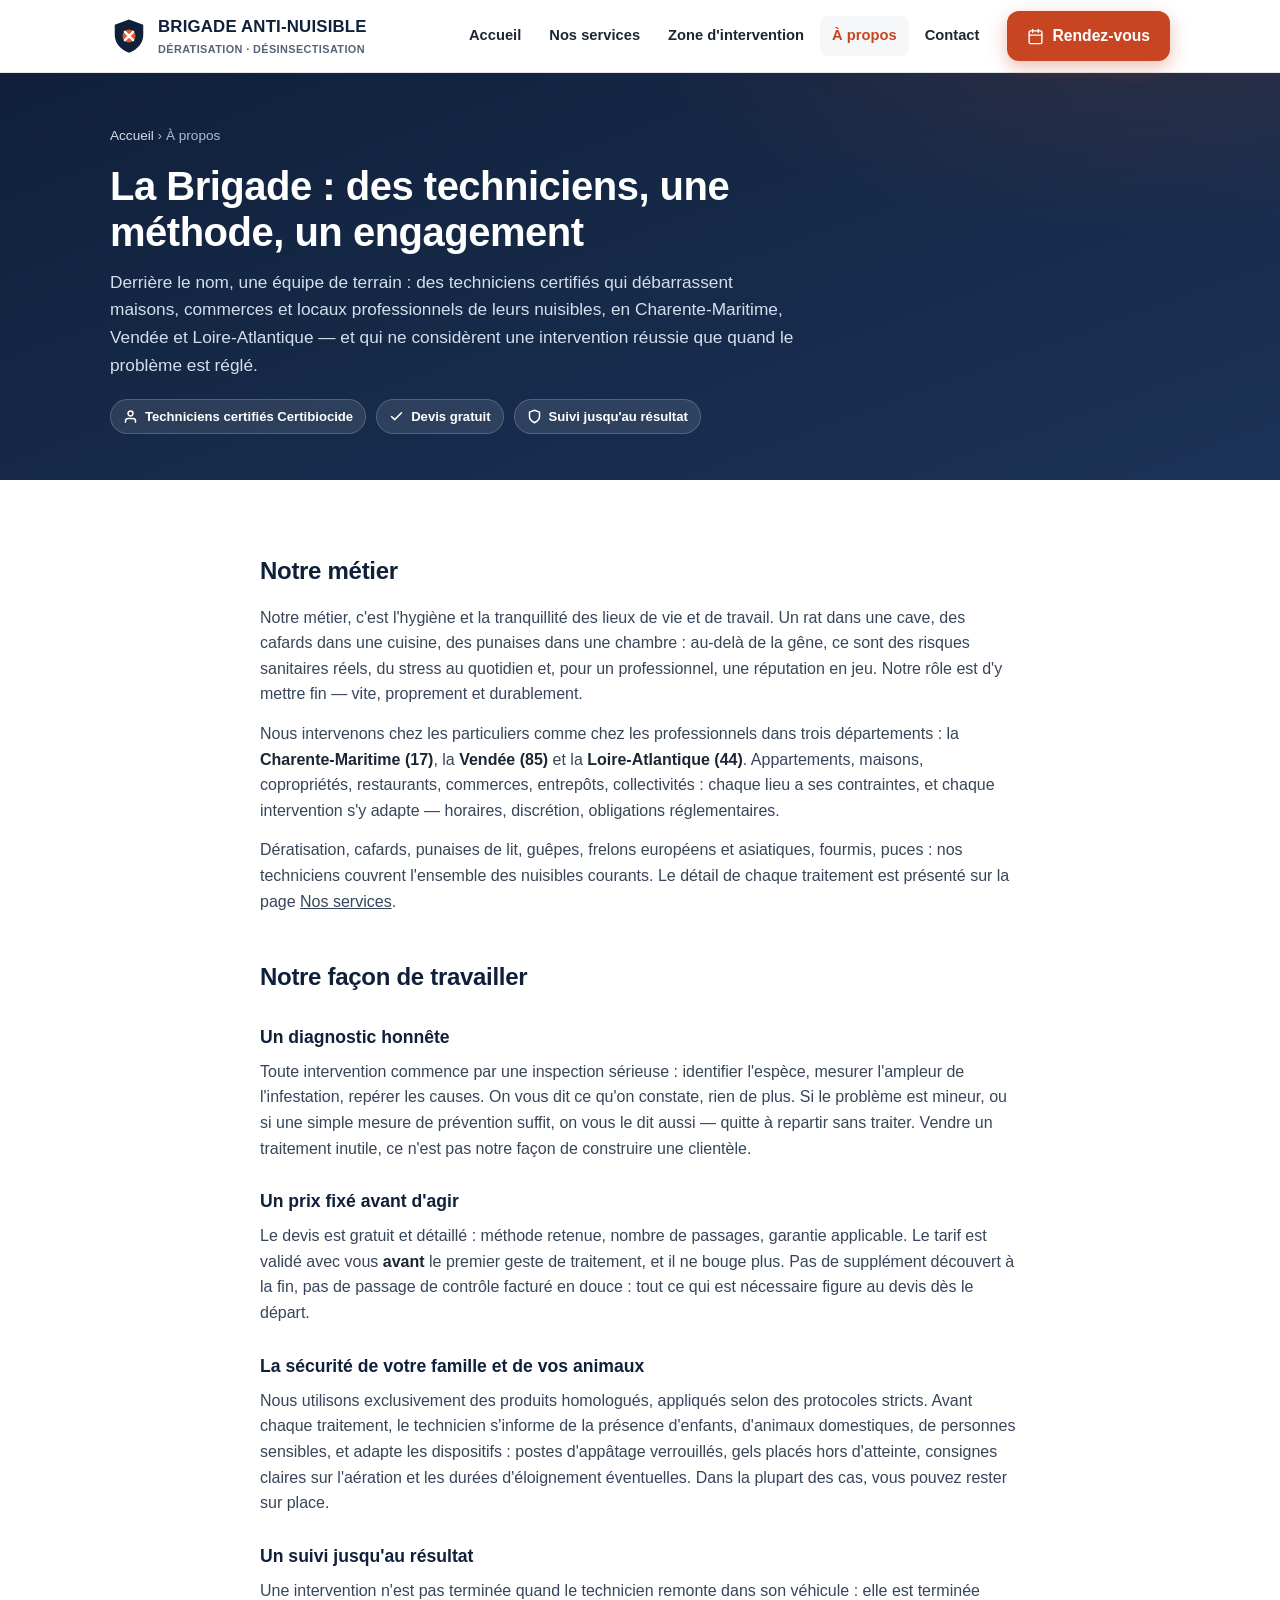
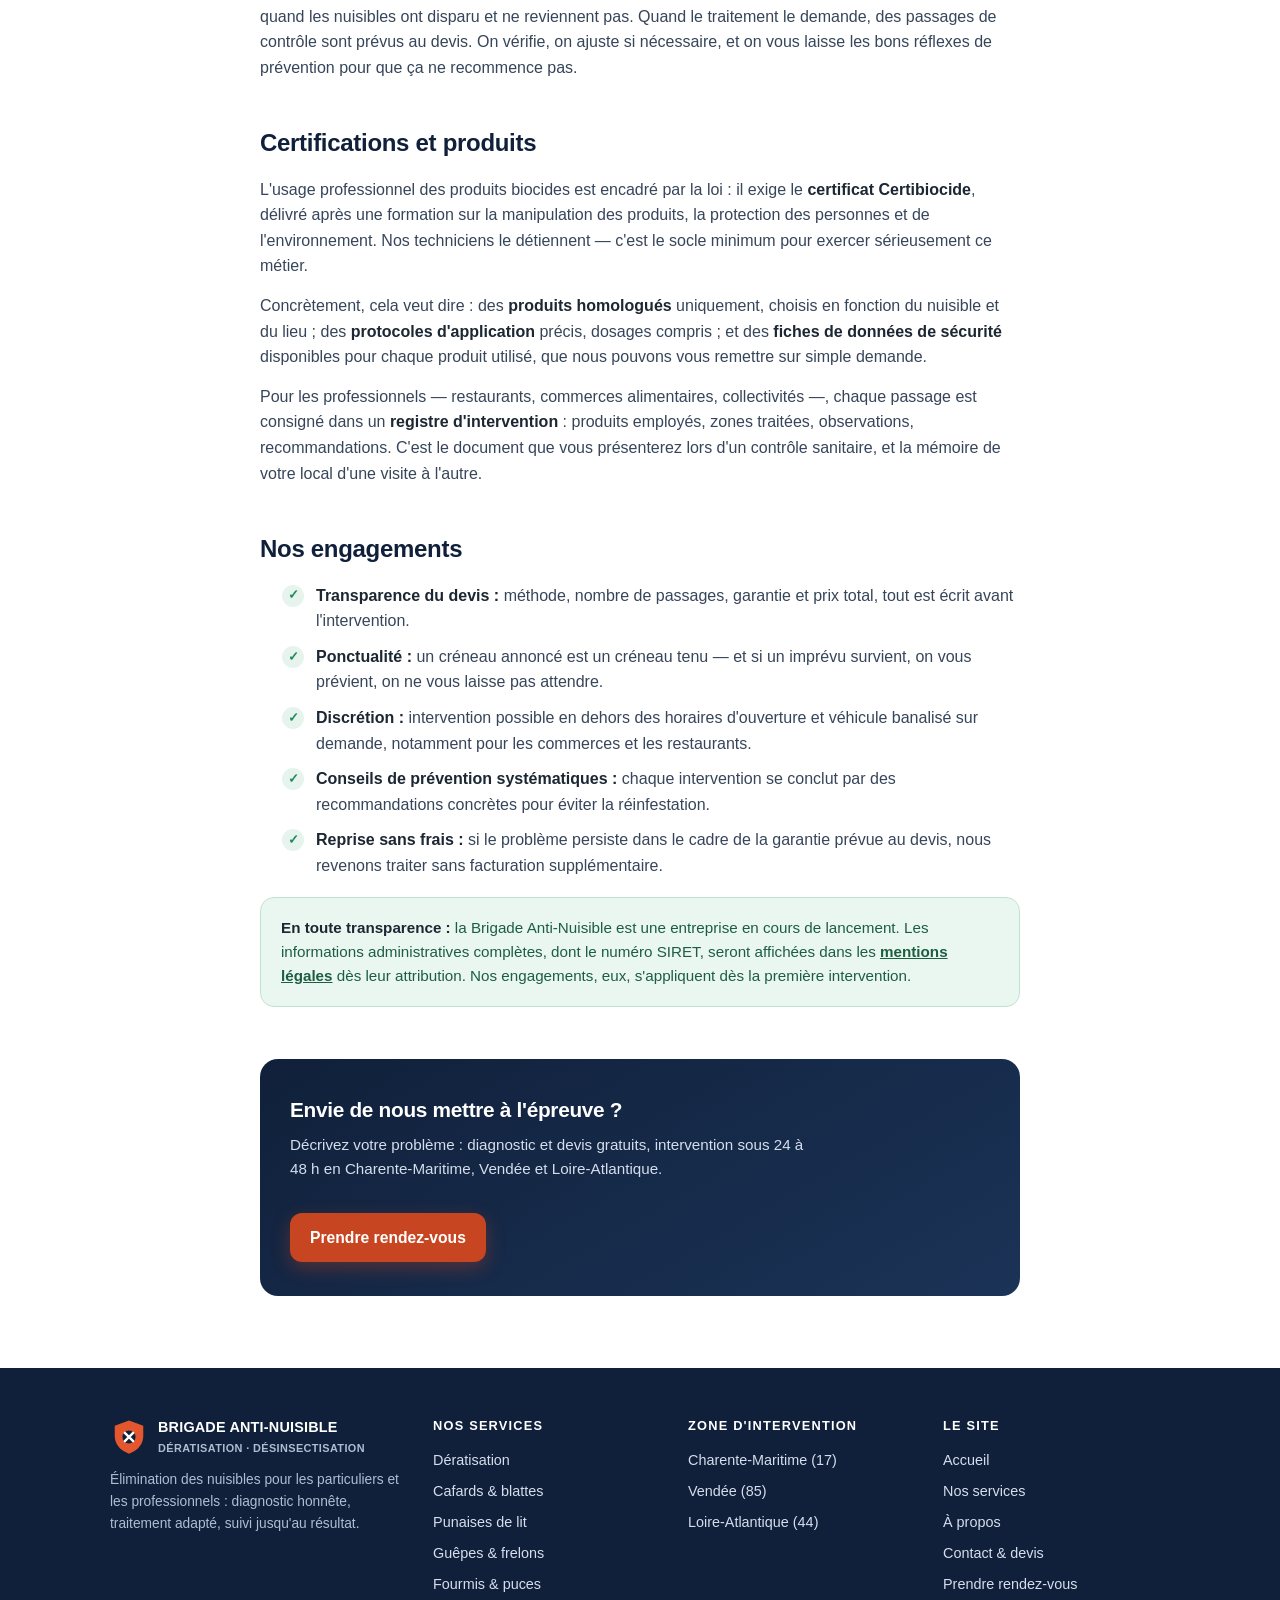
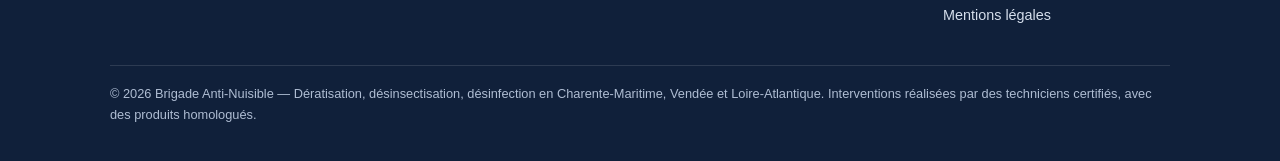
==== a-propos.html @ d176b64a "Add files via upload" ====
<!DOCTYPE html>
<html lang="fr">
<head>
<meta charset="UTF-8">
<meta name="viewport" content="width=device-width, initial-scale=1">
<meta name="theme-color" content="#10203A">
<title>À propos — qui sommes-nous ? | Brigade Anti-Nuisible</title>
<meta name="description" content="Brigade Anti-Nuisible : des techniciens certifiés Certibiocide au service de l'hygiène des lieux de vie et de travail en Charente-Maritime (17), Vendée (85) et Loire-Atlantique (44). Diagnostic honnête, prix fixé avant d'agir, suivi jusqu'au résultat.">
<meta property="og:title" content="À propos — qui sommes-nous ? | Brigade Anti-Nuisible">
<meta property="og:description" content="Des techniciens, une méthode, un engagement : découvrez comment travaille la Brigade Anti-Nuisible en Charente-Maritime, Vendée et Loire-Atlantique.">
<meta property="og:type" content="website">
<meta property="og:locale" content="fr_FR">
<link rel="stylesheet" href="style.css">
<link rel="icon" href="data:image/svg+xml,%3Csvg%20xmlns='http://www.w3.org/2000/svg'%20viewBox='0%200%2064%2064'%3E%3Cpath%20d='M32%204%208%2013v17c0%2015%2010.5%2025.5%2024%2030%2013.5-4.5%2024-15%2024-30V13L32%204z'%20fill='%2310203A'/%3E%3Ccircle%20cx='32'%20cy='32'%20r='11'%20fill='%23E4572E'/%3E%3Cpath%20d='M25%2025l14%2014M39%2025L25%2039'%20stroke='%23fff'%20stroke-width='4'%20stroke-linecap='round'/%3E%3C/svg%3E">
</head>
<body>

<a class="evitement" href="#haut">Aller au contenu</a>

<!-- ══════════ EN-TÊTE ══════════ -->
<header>
  <div class="contenu barre">
    <a class="logo" href="index.html" aria-label="Brigade Anti-Nuisible — accueil">
      <svg viewBox="0 0 64 64" aria-hidden="true">
        <path d="M32 4 8 13v17c0 15 10.5 25.5 24 30 13.5-4.5 24-15 24-30V13L32 4z" fill="#10203A"/>
        <circle cx="32" cy="32" r="11" fill="#E4572E"/>
        <path d="M25 25l14 14M39 25L25 39" stroke="#fff" stroke-width="4" stroke-linecap="round"/>
      </svg>
      <span>BRIGADE ANTI-NUISIBLE<small>Dératisation · Désinsectisation</small></span>
    </a>
    <button class="burger" aria-label="Ouvrir le menu" aria-expanded="false" aria-controls="menu-principal">
      <span></span><span></span><span></span>
    </button>
    <nav class="principal" id="menu-principal" aria-label="Navigation principale">
      <a href="index.html">Accueil</a>
      <a href="services.html">Nos services</a>
      <a href="zone-intervention.html">Zone d'intervention</a>
      <a href="a-propos.html" class="actif" aria-current="page">À propos</a>
      <a href="contact.html">Contact</a>
    </nav>
    <!-- À VENIR : remplacer ce bouton par le bouton d'appel tel:+33XXXXXXXXX dès que le numéro existe -->
    <a class="btn btn-alerte cta-entete" href="rendez-vous.html">
      <svg viewBox="0 0 24 24" width="17" height="17" fill="none" stroke="currentColor" stroke-width="2" stroke-linecap="round" stroke-linejoin="round" aria-hidden="true"><rect x="3" y="4" width="18" height="18" rx="2"/><line x1="16" y1="2" x2="16" y2="6"/><line x1="8" y1="2" x2="8" y2="6"/><line x1="3" y1="10" x2="21" y2="10"/></svg>
      Rendez-vous
    </a>
  </div>
</header>

<main id="haut">

<!-- ══════════ HÉROS DE PAGE ══════════ -->
<div class="page-hero">
  <div class="contenu">
    <nav class="fil" aria-label="Fil d'Ariane"><a href="index.html">Accueil</a> › À propos</nav>
    <h1>La Brigade&nbsp;: des techniciens, une méthode, un engagement</h1>
    <p class="chapeau">
      Derrière le nom, une équipe de terrain&nbsp;: des techniciens certifiés qui
      débarrassent maisons, commerces et locaux professionnels de leurs nuisibles,
      en Charente-Maritime, Vendée et Loire-Atlantique — et qui ne considèrent
      une intervention réussie que quand le problème est réglé.
    </p>
    <div class="badge-ligne">
      <span class="badge">
        <svg viewBox="0 0 24 24" fill="none" stroke="currentColor" stroke-width="2.4" stroke-linecap="round" stroke-linejoin="round" aria-hidden="true"><path d="M20 21v-2a4 4 0 0 0-4-4H8a4 4 0 0 0-4 4v2"/><circle cx="12" cy="7" r="4"/></svg>
        Techniciens certifiés Certibiocide
      </span>
      <span class="badge">
        <svg viewBox="0 0 24 24" fill="none" stroke="currentColor" stroke-width="2.4" stroke-linecap="round" stroke-linejoin="round" aria-hidden="true"><polyline points="20 6 9 17 4 12"/></svg>
        Devis gratuit
      </span>
      <span class="badge">
        <svg viewBox="0 0 24 24" fill="none" stroke="currentColor" stroke-width="2.4" stroke-linecap="round" stroke-linejoin="round" aria-hidden="true"><path d="M12 22s8-4 8-10V5l-8-3-8 3v7c0 6 8 10 8 10z"/></svg>
        Suivi jusqu'au résultat
      </span>
    </div>
  </div>
</div>

<!-- ══════════ CONTENU ══════════ -->
<section>
  <div class="contenu prose">

    <h2>Notre métier</h2>
    <p>
      Notre métier, c'est l'hygiène et la tranquillité des lieux de vie et de
      travail. Un rat dans une cave, des cafards dans une cuisine, des punaises
      dans une chambre&nbsp;: au-delà de la gêne, ce sont des risques sanitaires
      réels, du stress au quotidien et, pour un professionnel, une réputation
      en jeu. Notre rôle est d'y mettre fin — vite, proprement et durablement.
    </p>
    <p>
      Nous intervenons chez les particuliers comme chez les professionnels dans
      trois départements&nbsp;: la <b>Charente-Maritime (17)</b>, la
      <b>Vendée (85)</b> et la <b>Loire-Atlantique (44)</b>. Appartements,
      maisons, copropriétés, restaurants, commerces, entrepôts, collectivités&nbsp;:
      chaque lieu a ses contraintes, et chaque intervention s'y adapte —
      horaires, discrétion, obligations réglementaires.
    </p>
    <p>
      Dératisation, cafards, punaises de lit, guêpes, frelons européens et
      asiatiques, fourmis, puces&nbsp;: nos techniciens couvrent l'ensemble des nuisibles courants.
      Le détail de chaque traitement est présenté sur la page
      <a href="services.html">Nos services</a>.
    </p>

    <h2>Notre façon de travailler</h2>

    <h3>Un diagnostic honnête</h3>
    <p>
      Toute intervention commence par une inspection sérieuse&nbsp;: identifier
      l'espèce, mesurer l'ampleur de l'infestation, repérer les causes. On vous
      dit ce qu'on constate, rien de plus. Si le problème est mineur, ou si une
      simple mesure de prévention suffit, on vous le dit aussi — quitte à
      repartir sans traiter. Vendre un traitement inutile, ce n'est pas notre
      façon de construire une clientèle.
    </p>

    <h3>Un prix fixé avant d'agir</h3>
    <p>
      Le devis est gratuit et détaillé&nbsp;: méthode retenue, nombre de passages,
      garantie applicable. Le tarif est validé avec vous <b>avant</b> le premier
      geste de traitement, et il ne bouge plus. Pas de supplément découvert à la
      fin, pas de passage de contrôle facturé en douce&nbsp;: tout ce qui est
      nécessaire figure au devis dès le départ.
    </p>

    <h3>La sécurité de votre famille et de vos animaux</h3>
    <p>
      Nous utilisons exclusivement des produits homologués, appliqués selon des
      protocoles stricts. Avant chaque traitement, le technicien s'informe de la
      présence d'enfants, d'animaux domestiques, de personnes sensibles, et
      adapte les dispositifs&nbsp;: postes d'appâtage verrouillés, gels placés hors
      d'atteinte, consignes claires sur l'aération et les durées d'éloignement
      éventuelles. Dans la plupart des cas, vous pouvez rester sur place.
    </p>

    <h3>Un suivi jusqu'au résultat</h3>
    <p>
      Une intervention n'est pas terminée quand le technicien remonte dans son
      véhicule&nbsp;: elle est terminée quand les nuisibles ont disparu et ne
      reviennent pas. Quand le traitement le demande, des passages de contrôle
      sont prévus au devis. On vérifie, on ajuste si nécessaire, et on vous
      laisse les bons réflexes de prévention pour que ça ne recommence pas.
    </p>

    <h2>Certifications et produits</h2>
    <p>
      L'usage professionnel des produits biocides est encadré par la loi&nbsp;: il
      exige le <b>certificat Certibiocide</b>, délivré après une formation sur
      la manipulation des produits, la protection des personnes et de
      l'environnement. Nos techniciens le détiennent — c'est le socle minimum
      pour exercer sérieusement ce métier.
    </p>
    <p>
      Concrètement, cela veut dire&nbsp;: des <b>produits homologués</b> uniquement,
      choisis en fonction du nuisible et du lieu&nbsp;; des <b>protocoles
      d'application</b> précis, dosages compris&nbsp;; et des <b>fiches de données de
      sécurité</b> disponibles pour chaque produit utilisé, que nous pouvons vous
      remettre sur simple demande.
    </p>
    <p>
      Pour les professionnels — restaurants, commerces alimentaires,
      collectivités —, chaque passage est consigné dans un <b>registre
      d'intervention</b>&nbsp;: produits employés, zones traitées, observations,
      recommandations. C'est le document que vous présenterez lors d'un contrôle
      sanitaire, et la mémoire de votre local d'une visite à l'autre.
    </p>

    <h2>Nos engagements</h2>
    <ul class="liste-coches">
      <li><b>Transparence du devis&nbsp;:</b> méthode, nombre de passages, garantie et prix total, tout est écrit avant l'intervention.</li>
      <li><b>Ponctualité&nbsp;:</b> un créneau annoncé est un créneau tenu — et si un imprévu survient, on vous prévient, on ne vous laisse pas attendre.</li>
      <li><b>Discrétion&nbsp;:</b> intervention possible en dehors des horaires d'ouverture et véhicule banalisé sur demande, notamment pour les commerces et les restaurants.</li>
      <li><b>Conseils de prévention systématiques&nbsp;:</b> chaque intervention se conclut par des recommandations concrètes pour éviter la réinfestation.</li>
      <li><b>Reprise sans frais&nbsp;:</b> si le problème persiste dans le cadre de la garantie prévue au devis, nous revenons traiter sans facturation supplémentaire.</li>
    </ul>

    <div class="encart encart-ok">
      <b>En toute transparence&nbsp;:</b> la Brigade Anti-Nuisible est une entreprise
      en cours de lancement. Les informations administratives complètes, dont le
      numéro SIRET, seront affichées dans les
      <a href="mentions-legales.html">mentions légales</a> dès leur attribution.
      Nos engagements, eux, s'appliquent dès la première intervention.
    </div>

    <!-- ══ BANDE D'APPEL ══ -->
    <div class="bande-cta">
      <div>
        <h2>Envie de nous mettre à l'épreuve&nbsp;?</h2>
        <p>Décrivez votre problème&nbsp;: diagnostic et devis gratuits, intervention sous 24 à 48&nbsp;h en Charente-Maritime, Vendée et Loire-Atlantique.</p>
      </div>
      <!-- À VENIR : bouton d'appel tel:+33XXXXXXXXX dès que le numéro existe -->
      <a class="btn btn-alerte" href="rendez-vous.html">Prendre rendez-vous</a>
    </div>

  </div>
</section>

</main>

<!-- ══════════ PIED DE PAGE ══════════ -->
<footer>
  <div class="contenu">
    <div class="pied-haut">
      <div>
        <a class="logo" href="index.html">
          <svg viewBox="0 0 64 64" aria-hidden="true">
            <path d="M32 4 8 13v17c0 15 10.5 25.5 24 30 13.5-4.5 24-15 24-30V13L32 4z" fill="#E4572E"/>
            <circle cx="32" cy="32" r="11" fill="#10203A"/>
            <path d="M25 25l14 14M39 25L25 39" stroke="#fff" stroke-width="4" stroke-linecap="round"/>
          </svg>
          <span>BRIGADE ANTI-NUISIBLE<small>Dératisation · Désinsectisation</small></span>
        </a>
        <p class="apropos">Élimination des nuisibles pour les particuliers et les professionnels&nbsp;: diagnostic honnête, traitement adapté, suivi jusqu'au résultat.</p>
      </div>
      <div>
        <h3>Nos services</h3>
        <ul>
          <li><a href="deratisation.html">Dératisation</a></li>
          <li><a href="cafards.html">Cafards &amp; blattes</a></li>
          <li><a href="punaises-de-lit.html">Punaises de lit</a></li>
          <li><a href="guepes-frelons.html">Guêpes &amp; frelons</a></li>
          <li><a href="fourmis-puces.html">Fourmis &amp; puces</a></li>
        </ul>
      </div>
      <div>
        <h3>Zone d'intervention</h3>
        <ul>
          <li><a href="zone-intervention.html#charente-maritime">Charente-Maritime (17)</a></li>
          <li><a href="zone-intervention.html#vendee">Vendée (85)</a></li>
          <li><a href="zone-intervention.html#loire-atlantique">Loire-Atlantique (44)</a></li>
        </ul>
      </div>
      <div>
        <h3>Le site</h3>
        <ul>
          <li><a href="index.html">Accueil</a></li>
          <li><a href="services.html">Nos services</a></li>
          <li><a href="a-propos.html">À propos</a></li>
          <li><a href="contact.html">Contact &amp; devis</a></li>
          <li><a href="rendez-vous.html">Prendre rendez-vous</a></li>
          <li><a href="mentions-legales.html">Mentions légales</a></li>
        </ul>
      </div>
    </div>
    <div class="pied-bas">
      © 2026 Brigade Anti-Nuisible — Dératisation, désinsectisation, désinfection en Charente-Maritime, Vendée et Loire-Atlantique.
      Interventions réalisées par des techniciens certifiés, avec des produits homologués.
    </div>
  </div>
</footer>

<!-- bouton de devis toujours à portée de pouce sur mobile
     À VENIR : redevenir un bouton d'appel tel:+33XXXXXXXXX dès que le numéro existe -->
<a class="devis-flottant" href="rendez-vous.html" aria-label="Prendre rendez-vous">
  <svg viewBox="0 0 24 24" fill="none" stroke="currentColor" stroke-width="2" stroke-linecap="round" stroke-linejoin="round" aria-hidden="true"><rect x="3" y="4" width="18" height="18" rx="2"/><line x1="16" y1="2" x2="16" y2="6"/><line x1="8" y1="2" x2="8" y2="6"/><line x1="3" y1="10" x2="21" y2="10"/></svg>
</a>

<script src="menu.js"></script>

</body>
</html>
---- style.css ----
/* ══════════════════════════════════════════════════════════════
   BRIGADE ANTI-NUISIBLE — feuille de style commune à tout le site
   Site autonome : aucun fichier partagé avec un autre projet.
   ══════════════════════════════════════════════════════════════ */

:root{
  --nuit:#10203A;        /* bleu nuit : sérieux, confiance */
  --nuit-2:#1B3357;
  --alerte:#E4572E;      /* orange brique : décor, illustrations */
  --alerte-2:#C74521;    /* orange foncé : textes et boutons (contraste AA) */
  --ok:#1F8A5D;          /* vert : traité, garanti */
  --papier:#F6F7F9;
  --blanc:#FFFFFF;
  --encre:#1C2733;
  --encre-2:#54637A;
  --trait:#E3E8EF;
  --rond:14px;
  --ombre:0 10px 30px rgba(16,32,58,.10);
}
*{margin:0;padding:0;box-sizing:border-box}
html{scroll-behavior:smooth;scroll-padding-top:88px}
body{
  font-family:-apple-system,BlinkMacSystemFont,"Segoe UI",Roboto,"Helvetica Neue",Arial,sans-serif;
  color:var(--encre);background:var(--blanc);line-height:1.6;
}
img,svg{max-width:100%;display:block}
a{color:inherit}
.contenu{max-width:1100px;margin:0 auto;padding:0 20px}

/* ── Accessibilité : lien d'évitement ── */
.evitement{position:absolute;left:-9999px;top:0;background:var(--nuit);color:#fff;padding:10px 16px;border-radius:0 0 10px 0;z-index:99}
.evitement:focus{left:0}

/* ══ EN-TÊTE ══ */
header{
  position:sticky;top:0;z-index:50;background:rgba(255,255,255,.94);
  backdrop-filter:blur(8px);-webkit-backdrop-filter:blur(8px);
  border-bottom:1px solid var(--trait);
}
.barre{display:flex;align-items:center;gap:16px;height:72px}
.logo{display:flex;align-items:center;gap:10px;text-decoration:none;font-weight:800;font-size:1.05rem;letter-spacing:.2px;color:var(--nuit)}
.logo svg{width:38px;height:38px;flex:none}
.logo small{display:block;font-weight:600;font-size:.68rem;color:var(--encre-2);letter-spacing:.4px;text-transform:uppercase}
nav.principal{margin-left:auto;display:flex;gap:4px}
nav.principal a{
  text-decoration:none;font-weight:600;font-size:.92rem;color:var(--encre);
  padding:8px 12px;border-radius:8px;transition:background .15s;
}
nav.principal a:hover{background:var(--papier)}
nav.principal a.actif{background:var(--papier);color:var(--alerte-2)}
.btn{
  display:inline-flex;align-items:center;justify-content:center;gap:8px;
  text-decoration:none;font-weight:700;border-radius:12px;cursor:pointer;
  padding:12px 20px;font-size:.98rem;border:0;transition:transform .12s,box-shadow .12s,background .15s;
}
.btn:active{transform:scale(.97)}
.btn-alerte{background:var(--alerte-2);color:#fff;box-shadow:0 6px 18px rgba(199,69,33,.35)}
.btn-alerte:hover{background:#A93A1B}
.btn-clair{background:var(--blanc);color:var(--nuit);border:2px solid var(--trait)}
.btn-clair:hover{border-color:var(--nuit)}
.btn-nuit{background:var(--nuit);color:#fff}
.btn-nuit:hover{background:var(--nuit-2)}
.gros-bouton{font-size:1.15rem}
.cta-entete{white-space:nowrap}
.burger{display:none;margin-left:auto;background:none;border:0;cursor:pointer;padding:8px}
.burger span{display:block;width:24px;height:3px;background:var(--nuit);border-radius:2px;margin:5px 0;transition:.2s}
.burger[aria-expanded="true"] span:nth-child(1){transform:translateY(8px) rotate(45deg)}
.burger[aria-expanded="true"] span:nth-child(2){opacity:0}
.burger[aria-expanded="true"] span:nth-child(3){transform:translateY(-8px) rotate(-45deg)}

/* ══ HÉROS DE LA PAGE D'ACCUEIL ══ */
.heros{
  background:
    radial-gradient(1000px 500px at 85% -10%, rgba(228,87,46,.16), transparent 60%),
    radial-gradient(800px 400px at -10% 110%, rgba(31,138,93,.12), transparent 55%),
    linear-gradient(160deg, var(--nuit) 0%, var(--nuit-2) 100%);
  color:#fff;overflow:hidden;
}
.heros-grille{display:grid;grid-template-columns:1.2fr .8fr;gap:40px;align-items:center;padding:72px 0 64px}
.badge-ligne{display:flex;flex-wrap:wrap;gap:10px;margin-bottom:22px}
.badge{
  display:inline-flex;align-items:center;gap:7px;font-size:.82rem;font-weight:600;
  background:rgba(255,255,255,.10);border:1px solid rgba(255,255,255,.18);
  padding:6px 12px;border-radius:999px;
}
.badge svg{width:15px;height:15px;flex:none}
.heros h1{font-size:clamp(1.9rem,4.2vw,3rem);line-height:1.15;font-weight:800;letter-spacing:-.5px}
.heros h1 em{font-style:normal;color:#FFB39A}
.heros p.accroche{margin:18px 0 28px;font-size:1.12rem;color:#D5DEEC;max-width:34em}
.heros-cta{display:flex;flex-wrap:wrap;gap:14px}
.heros-note{margin-top:16px;font-size:.86rem;color:#AFBDD3}
.heros-visuel{display:flex;justify-content:center}
.heros-visuel svg{width:min(320px,80%);height:auto;filter:drop-shadow(0 20px 40px rgba(0,0,0,.35))}

/* ── bandeau de réassurance sous le héros ── */
.reassurance{background:var(--nuit);border-top:1px solid rgba(255,255,255,.08)}
.reassurance .contenu{
  display:grid;grid-template-columns:repeat(4,1fr);gap:10px;padding:16px 20px;
}
.reassurance .item{display:flex;align-items:center;gap:10px;color:#D5DEEC;font-size:.88rem;font-weight:600}
.reassurance .item svg{width:26px;height:26px;flex:none;color:#FFB39A}

/* ══ HÉROS DES PAGES INTÉRIEURES ══ */
.page-hero{
  background:
    radial-gradient(900px 400px at 90% -20%, rgba(228,87,46,.14), transparent 60%),
    linear-gradient(160deg, var(--nuit) 0%, var(--nuit-2) 100%);
  color:#fff;padding:52px 0 46px;
}
.fil{font-size:.85rem;color:#AFBDD3;margin-bottom:16px}
.fil a{color:#D5DEEC;text-decoration:none}
.fil a:hover{text-decoration:underline}
.page-hero h1{font-size:clamp(1.7rem,3.6vw,2.5rem);line-height:1.15;font-weight:800;letter-spacing:-.5px;max-width:20em}
.page-hero .chapeau{margin-top:14px;font-size:1.08rem;color:#D5DEEC;max-width:40em}
.page-hero .badge-ligne{margin:20px 0 0}

/* ══ SECTIONS ══ */
section{padding:72px 0}
.sur-papier{background:var(--papier)}
.titre-section{max-width:640px;margin:0 auto 44px;text-align:center}
.titre-section .sur-titre{
  display:inline-block;font-size:.8rem;font-weight:800;letter-spacing:1.5px;text-transform:uppercase;
  color:var(--alerte-2);margin-bottom:10px;
}
.titre-section h2{font-size:clamp(1.5rem,3vw,2.1rem);font-weight:800;color:var(--nuit);letter-spacing:-.4px}
.titre-section p{margin-top:12px;color:var(--encre-2)}

/* ── texte courant des pages intérieures ── */
.prose{max-width:800px;margin:0 auto}
.prose h2{font-size:1.5rem;font-weight:800;color:var(--nuit);letter-spacing:-.3px;margin:44px 0 14px}
.prose h2:first-child{margin-top:0}
.prose h3{font-size:1.1rem;font-weight:800;color:var(--nuit);margin:26px 0 8px}
.prose p{margin-bottom:14px;color:#37455A}
.prose ul,.prose ol{margin:0 0 16px 22px;color:#37455A}
.prose li{margin-bottom:6px}
.prose b,.prose strong{color:var(--encre)}

/* liste à coches vertes */
.liste-coches{list-style:none;margin:0 0 18px;padding:0}
.liste-coches li{position:relative;padding-left:34px;margin-bottom:10px;color:#37455A}
.liste-coches li::before{
  content:"✓";position:absolute;left:0;top:2px;display:flex;align-items:center;justify-content:center;
  width:22px;height:22px;border-radius:50%;
  background:#E7F4EE;color:var(--ok);font-weight:800;font-size:.8rem;
}

/* encarts */
.encart{border-radius:var(--rond);padding:18px 20px;margin:18px 0;font-size:.95rem}
.encart-alerte{background:#FDF0EA;border:1px solid #F3CDB9;color:#7A3418}
.encart-ok{background:#EAF6F0;border:1px solid #BFE3D2;color:#1C5E42}

/* grilles génériques et cartes */
.grille-2{display:grid;grid-template-columns:1fr 1fr;gap:20px}
.grille-3{display:grid;grid-template-columns:repeat(3,1fr);gap:20px}
.carte{background:var(--blanc);border:1px solid var(--trait);border-radius:var(--rond);padding:24px 22px}
.carte h3{font-size:1.02rem;font-weight:800;color:var(--nuit);margin-bottom:8px}
.carte p{font-size:.93rem;color:var(--encre-2)}
.carte .picto{
  width:48px;height:48px;border-radius:12px;display:flex;align-items:center;justify-content:center;
  background:linear-gradient(145deg,#FDEDE6,#FADFD4);margin-bottom:14px;
}
.carte .picto svg{width:26px;height:26px;color:var(--alerte-2)}

/* ── services (accueil + page services) ── */
.grille-services{display:grid;grid-template-columns:repeat(3,1fr);gap:20px}
.carte-service{
  display:block;text-decoration:none;
  background:var(--blanc);border:1px solid var(--trait);border-radius:var(--rond);
  padding:26px 24px;transition:transform .15s,box-shadow .15s;
}
.carte-service:hover{transform:translateY(-4px);box-shadow:var(--ombre)}
.carte-service .picto{
  width:52px;height:52px;border-radius:13px;display:flex;align-items:center;justify-content:center;
  background:linear-gradient(145deg,#FDEDE6,#FADFD4);margin-bottom:16px;
}
.carte-service .picto svg{width:28px;height:28px;color:var(--alerte-2)}
.carte-service h3{font-size:1.08rem;font-weight:800;color:var(--nuit);margin-bottom:8px}
.carte-service p{font-size:.93rem;color:var(--encre-2)}
.carte-service .lien{display:inline-block;margin-top:12px;font-size:.9rem;font-weight:700;color:var(--alerte-2)}
.carte-service:hover .lien{text-decoration:underline}

/* ── points forts ── */
.grille-forts{display:grid;grid-template-columns:repeat(2,1fr);gap:18px}
.fort{
  display:flex;gap:16px;background:var(--blanc);border:1px solid var(--trait);
  border-radius:var(--rond);padding:22px;
}
.fort .coche{
  flex:none;width:40px;height:40px;border-radius:50%;display:flex;align-items:center;justify-content:center;
  background:#E7F4EE;color:var(--ok);
}
.fort .coche svg{width:20px;height:20px}
.fort h3{font-size:1rem;font-weight:800;color:var(--nuit);margin-bottom:4px}
.fort p{font-size:.92rem;color:var(--encre-2)}

/* ── étapes ── */
.grille-etapes{display:grid;grid-template-columns:repeat(4,1fr);gap:18px;counter-reset:etape}
.etape{position:relative;background:var(--blanc);border:1px solid var(--trait);border-radius:var(--rond);padding:26px 22px}
.etape::before{
  counter-increment:etape;content:counter(etape);
  display:flex;align-items:center;justify-content:center;
  width:38px;height:38px;border-radius:50%;margin-bottom:14px;
  background:var(--nuit);color:#fff;font-weight:800;font-size:1.05rem;
}
.etape h3{font-size:1rem;font-weight:800;color:var(--nuit);margin-bottom:6px}
.etape p{font-size:.9rem;color:var(--encre-2)}

/* ── publics ── */
.grille-publics{display:grid;grid-template-columns:repeat(4,1fr);gap:18px}
.public{
  background:var(--blanc);border:1px solid var(--trait);border-radius:var(--rond);
  padding:24px 20px;text-align:center;
}
.public .picto{width:46px;height:46px;margin:0 auto 12px;color:var(--nuit)}
.public h3{font-size:.98rem;font-weight:800;color:var(--nuit);margin-bottom:6px}
.public p{font-size:.88rem;color:var(--encre-2)}

/* ── FAQ ── */
.faq{max-width:760px;margin:0 auto}
.faq details{
  background:var(--blanc);border:1px solid var(--trait);border-radius:var(--rond);
  margin-bottom:12px;overflow:hidden;
}
.faq summary{
  cursor:pointer;list-style:none;display:flex;align-items:center;justify-content:space-between;gap:14px;
  padding:18px 22px;font-weight:700;color:var(--nuit);
}
.faq summary::-webkit-details-marker{display:none}
.faq summary::after{
  content:"+";content:"+" / "";flex:none;width:28px;height:28px;border-radius:50%;
  display:flex;align-items:center;justify-content:center;
  background:var(--papier);color:var(--nuit);font-weight:800;font-size:1.1rem;transition:transform .2s;
}
.faq details[open] summary::after{transform:rotate(45deg)}
.faq .reponse{padding:0 22px 20px;color:var(--encre-2);font-size:.95rem}

/* ── appel final (accueil) ── */
.appel-final{
  background:linear-gradient(150deg,var(--nuit),var(--nuit-2));color:#fff;
  border-radius:20px;padding:52px 40px;text-align:center;
  box-shadow:var(--ombre);
}
.appel-final h2{font-size:clamp(1.4rem,3vw,2rem);font-weight:800;letter-spacing:-.3px}
.appel-final p{margin:14px auto 28px;color:#D5DEEC;max-width:36em}
.appel-final .heros-cta{justify-content:center}
.appel-final .zone{
  display:inline-block;font-size:1.08rem;color:#fff;
  background:rgba(255,255,255,.08);border:1px solid rgba(255,255,255,.18);
  border-radius:12px;padding:12px 22px;margin-bottom:16px;
}
.appel-final .a-venir{font-size:.88rem;color:#AFBDD3;margin:0 auto}

/* ── bande d'appel en bas des pages intérieures ── */
.bande-cta{
  background:linear-gradient(150deg,var(--nuit),var(--nuit-2));color:#fff;
  border-radius:18px;padding:34px 30px;margin-top:52px;
  display:flex;flex-wrap:wrap;align-items:center;justify-content:space-between;gap:18px;
}
.bande-cta h2{font-size:1.3rem;font-weight:800;letter-spacing:-.3px;margin-bottom:6px;color:#fff}
.bande-cta p{color:#D5DEEC;font-size:.95rem;max-width:34em}

/* ── moyens / cartes centrées (départements, contact) ── */
.grille-contact{display:grid;grid-template-columns:repeat(3,1fr);gap:18px;max-width:860px;margin:0 auto}
.moyen{
  background:var(--blanc);border:1px solid var(--trait);border-radius:var(--rond);
  padding:26px 22px;text-align:center;
}
.moyen .picto{width:44px;height:44px;margin:0 auto 12px;color:var(--alerte-2)}
.moyen h3{font-size:.95rem;font-weight:800;color:var(--nuit);margin-bottom:6px}
.moyen p{font-size:.9rem;color:var(--encre-2)}
.moyen a{color:var(--alerte-2);font-weight:700;text-decoration:none}
.moyen a:hover{text-decoration:underline}

/* ══ PIED DE PAGE ══ */
footer{background:var(--nuit);color:#AFBDD3;padding:48px 0 36px;font-size:.88rem}
.pied-haut{display:grid;grid-template-columns:1.3fr 1fr 1fr 1fr;gap:28px}
.pied-haut .logo{color:#fff;margin-bottom:12px}
.pied-haut .logo small{color:#AFBDD3}
.pied-haut .apropos{font-size:.86rem;color:#AFBDD3;max-width:26em}
.pied-haut h3{color:#fff;font-size:.8rem;font-weight:800;text-transform:uppercase;letter-spacing:1.2px;margin-bottom:12px}
.pied-haut ul{list-style:none;margin:0;padding:0}
.pied-haut li{margin-bottom:8px}
.pied-haut a{color:#D5DEEC;text-decoration:none;font-size:.9rem}
.pied-haut a:hover{text-decoration:underline}
.pied-bas{margin-top:30px;padding-top:18px;border-top:1px solid rgba(255,255,255,.12);font-size:.8rem}

/* ── bouton de devis flottant (mobile) ── */
.devis-flottant{
  display:none;position:fixed;right:16px;bottom:16px;z-index:60;
  width:58px;height:58px;border-radius:50%;background:var(--alerte-2);color:#fff;
  align-items:center;justify-content:center;box-shadow:0 10px 24px rgba(199,69,33,.45);
  text-decoration:none;
}
.devis-flottant svg{width:26px;height:26px}

/* ══ RESPONSIVE ══ */
/* L'en-tête complet (logo + rubriques + bouton devis) demande ~1030 px :
   en dessous, menu repliable et bouton de devis flottant. */
@media (max-width:1030px){
  nav.principal{
    display:none;position:absolute;top:72px;left:0;right:0;
    background:var(--blanc);border-bottom:1px solid var(--trait);
    flex-direction:column;padding:10px 16px 16px;gap:2px;box-shadow:var(--ombre);
  }
  nav.principal.ouvert{display:flex}
  nav.principal a{padding:12px 14px}
  .burger{display:block}
  .cta-entete{display:none}
  .devis-flottant{display:flex}
  footer{padding-bottom:96px}  /* le copyright reste lisible au-dessus du bouton flottant */
}
@media (max-width:900px){
  .heros-grille{grid-template-columns:1fr;text-align:center;padding:56px 0 48px}
  .heros p.accroche{margin-left:auto;margin-right:auto}
  .heros-cta{justify-content:center}
  .heros-visuel{order:-1}
  .heros-visuel svg{width:180px}
  .reassurance .contenu{grid-template-columns:repeat(2,1fr)}
  .grille-services{grid-template-columns:repeat(2,1fr)}
  .grille-etapes,.grille-publics{grid-template-columns:repeat(2,1fr)}
  .grille-contact{grid-template-columns:1fr}
  .grille-2,.grille-3{grid-template-columns:1fr}
  .pied-haut{grid-template-columns:1fr 1fr}
}
@media (max-width:560px){
  section{padding:56px 0}
  .grille-services,.grille-forts,.grille-etapes,.grille-publics{grid-template-columns:1fr}
  .reassurance .contenu{grid-template-columns:1fr 1fr;padding:14px 16px}
  .reassurance .item{font-size:.8rem}
  .appel-final{padding:40px 24px}
  .pied-haut{grid-template-columns:1fr}
}
@media (prefers-reduced-motion:reduce){
  html{scroll-behavior:auto}
  *{transition:none !important}
}

/* ══ PRISE DE RENDEZ-VOUS ══ */
.rdv-etape-titre{display:flex;align-items:center;gap:12px;margin:38px 0 16px}
.rdv-etape-titre .num{
  flex:none;width:34px;height:34px;border-radius:50%;background:var(--nuit);color:#fff;
  display:flex;align-items:center;justify-content:center;font-weight:800;
}
.rdv-etape-titre h2{font-size:1.25rem;font-weight:800;color:var(--nuit);letter-spacing:-.3px;margin:0}
/* tableau des disponibilités : jours en colonnes, créneaux en lignes */
.rdv-sem-nav{display:flex;align-items:center;justify-content:space-between;gap:10px;margin-bottom:12px}
.rdv-sem-nav .titre-sem{font-weight:700;color:var(--nuit)}
.rdv-sem-nav button{
  font:inherit;font-weight:700;color:var(--nuit);background:var(--blanc);
  border:2px solid var(--trait);border-radius:10px;padding:8px 14px;cursor:pointer;
}
.rdv-sem-nav button:hover:not(:disabled){border-color:var(--nuit)}
.rdv-sem-nav button:disabled{opacity:.35;cursor:default}
.rdv-table-cadre{overflow-x:auto;border:1px solid var(--trait);border-radius:var(--rond);background:var(--blanc)}
table.rdv-table{width:100%;border-collapse:collapse;min-width:600px}
.rdv-table th{
  padding:10px 8px;font-size:.72rem;font-weight:700;text-transform:uppercase;letter-spacing:.5px;
  color:var(--encre-2);border-bottom:1px solid var(--trait);text-align:center;
}
.rdv-table th b{display:block;font-size:1.1rem;color:var(--nuit);letter-spacing:0}
.rdv-table td{border-top:1px solid var(--trait);border-left:1px solid var(--trait);padding:4px;text-align:center}
.rdv-table td:first-child{border-left:0;font-weight:700;font-size:.85rem;color:var(--nuit);white-space:nowrap;padding:10px 14px;text-align:left}
.cell{width:100%;border:0;font:inherit;font-size:.8rem;font-weight:700;padding:11px 6px;border-radius:8px;cursor:pointer}
.cell-libre{background:#EAF6F0;color:var(--ok)}
.cell-libre:hover{outline:2px solid var(--ok);outline-offset:-2px}
.cell-libre[aria-pressed="true"]{background:var(--ok);color:#fff}
.cell-prise{background:var(--papier);color:#9AA7B8;cursor:not-allowed;text-decoration:line-through}
.encart a{font-weight:700;text-decoration:underline;color:inherit}
.rdv-creneaux{display:flex;flex-wrap:wrap;gap:10px}
.rdv-creneau{
  background:var(--blanc);border:2px solid var(--trait);border-radius:999px;
  padding:10px 18px;cursor:pointer;font:inherit;font-weight:700;color:var(--nuit);
  transition:border-color .12s,background .12s;
}
.rdv-creneau:hover{border-color:var(--nuit)}
.rdv-creneau[aria-pressed="true"]{border-color:var(--alerte-2);background:#FDF0EA;color:var(--alerte-2)}
.formulaire{display:grid;grid-template-columns:1fr 1fr;gap:16px}
.champ{display:flex;flex-direction:column;gap:6px}
.champ-large{grid-column:1 / -1}
.champ label{font-size:.88rem;font-weight:700;color:var(--nuit)}
.champ input,.champ select,.champ textarea{
  font:inherit;color:var(--encre);background:var(--blanc);
  border:2px solid var(--trait);border-radius:10px;padding:11px 12px;
}
.champ input:focus,.champ select:focus,.champ textarea:focus{outline:none;border-color:var(--nuit)}
.champ textarea{min-height:96px;resize:vertical}
.rdv-erreur{
  display:none;background:#FDECEC;border:1px solid #F2C4C4;color:#8A1F1F;
  border-radius:10px;padding:12px 16px;margin-top:16px;font-size:.92rem;
}
.rdv-erreur.visible{display:block}
.rdv-envoyer{margin-top:20px}
.rdv-note{margin-top:12px;font-size:.85rem;color:var(--encre-2)}
.rdv-confirmation{display:none}
.rdv-confirmation.visible{display:block}
.rdv-recap{background:var(--papier);border:1px solid var(--trait);border-radius:var(--rond);padding:22px 24px;margin:18px 0}
.rdv-recap dl{margin:0}
.rdv-recap dt{font-size:.8rem;font-weight:800;text-transform:uppercase;letter-spacing:.8px;color:var(--encre-2);margin-top:12px}
.rdv-recap dt:first-child{margin-top:0}
.rdv-recap dd{margin:2px 0 0;color:var(--encre);font-weight:600}
@media (max-width:560px){
  .formulaire{grid-template-columns:1fr}
}

/* ── estimation de devis en direct ── */
.rdv-estimation{
  margin-top:20px;background:linear-gradient(150deg,var(--nuit),var(--nuit-2));
  color:#fff;border-radius:var(--rond);padding:20px 24px;
}
.rdv-estimation .libelle{font-size:.78rem;font-weight:800;text-transform:uppercase;letter-spacing:1.2px;color:#AFBDD3;margin-bottom:4px}
.rdv-estimation .montant{font-size:1.7rem;font-weight:800;letter-spacing:-.5px}
.rdv-estimation .detail{margin-top:6px;font-size:.88rem;color:#D5DEEC}
.rdv-estimation .detail span{white-space:nowrap}
.rdv-estimation .precision{margin-top:8px;font-size:.85rem;color:#AFBDD3;max-width:44em}

/* ── autocomplétion des communes ── */
.autocomplete{position:relative}
.suggestions{
  position:absolute;top:100%;left:0;right:0;z-index:40;margin-top:4px;
  background:var(--blanc);border:2px solid var(--trait);border-radius:10px;
  box-shadow:var(--ombre);max-height:260px;overflow-y:auto;display:none;
}
.suggestions.visible{display:block}
.suggestions button{
  display:flex;justify-content:space-between;align-items:center;gap:10px;
  width:100%;text-align:left;font:inherit;background:none;border:0;cursor:pointer;
  padding:10px 14px;color:var(--encre);
}
.suggestions button:hover,.suggestions button.active{background:var(--papier)}
.suggestions button .dep{
  flex:none;font-size:.75rem;font-weight:800;color:var(--encre-2);
  background:var(--papier);border-radius:999px;padding:2px 9px;
}
.suggestions button:hover .dep,.suggestions button.active .dep{background:#FDF0EA;color:var(--alerte-2)}
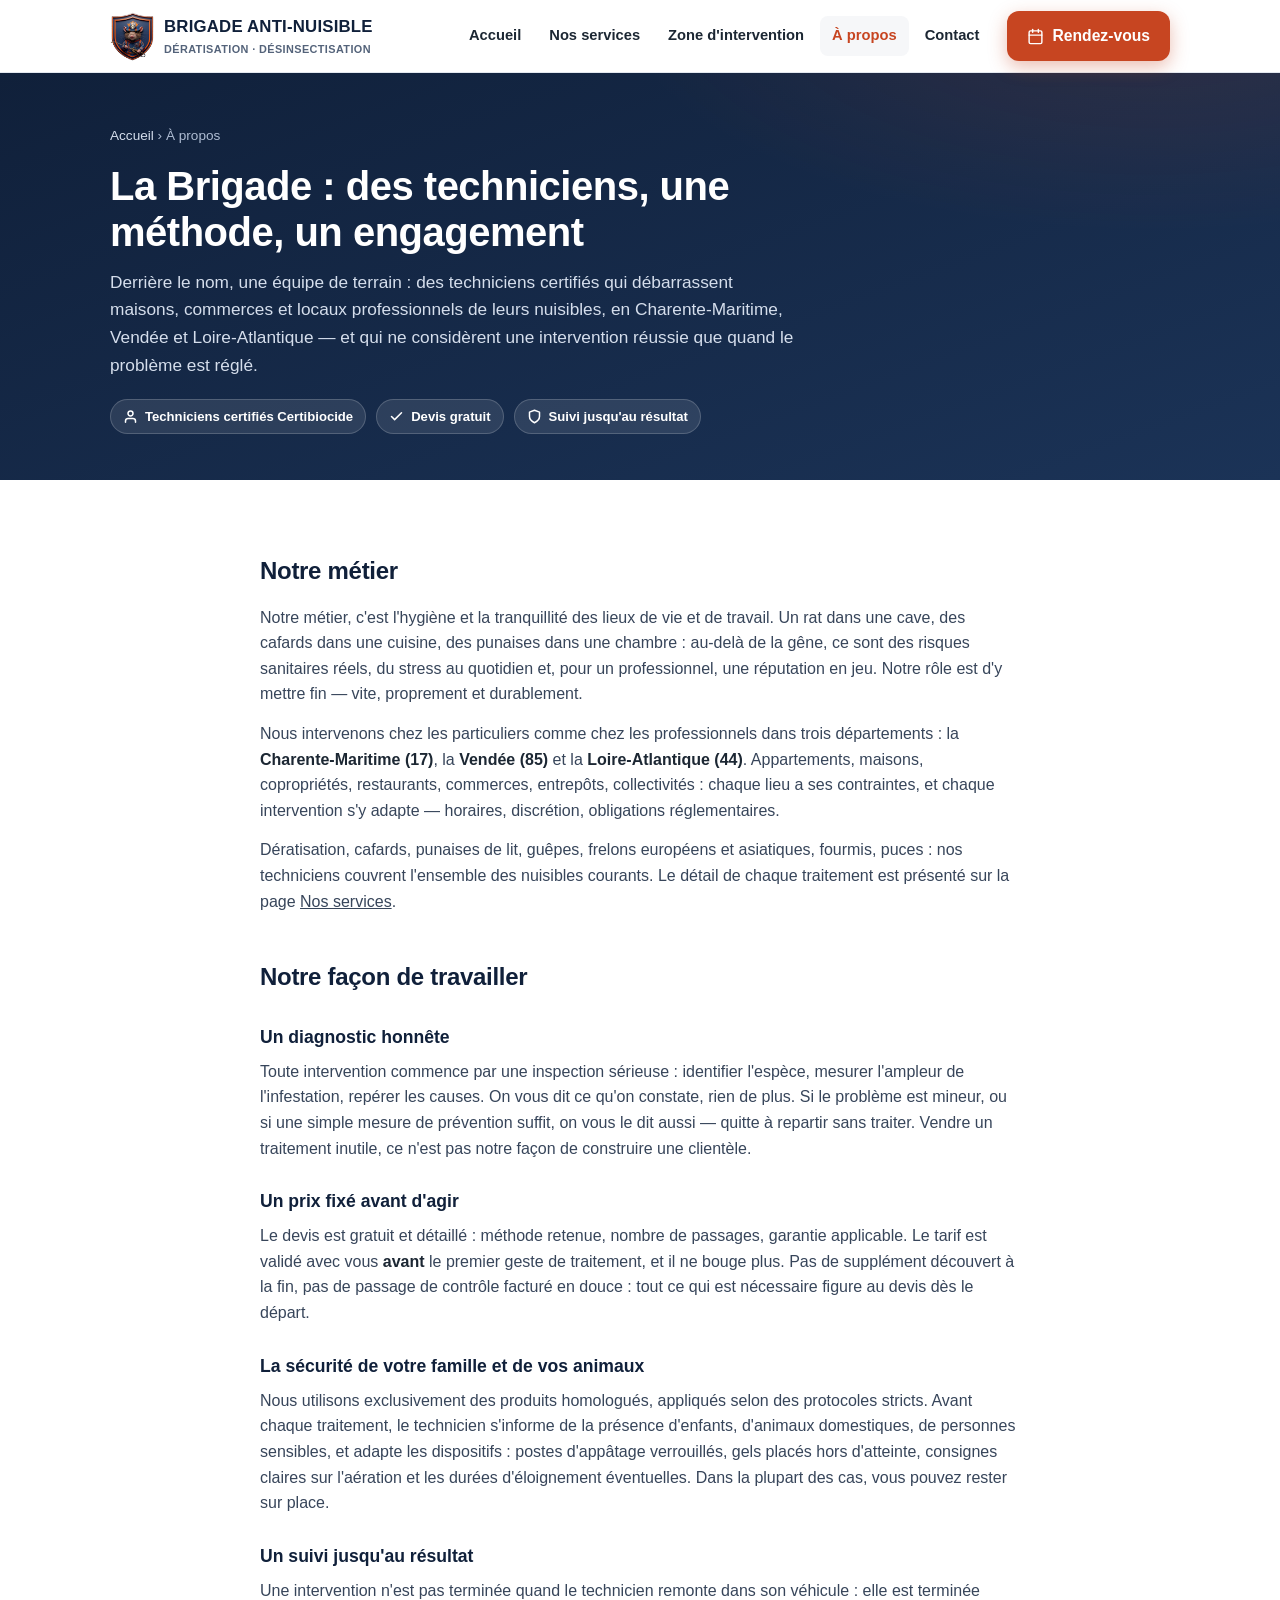
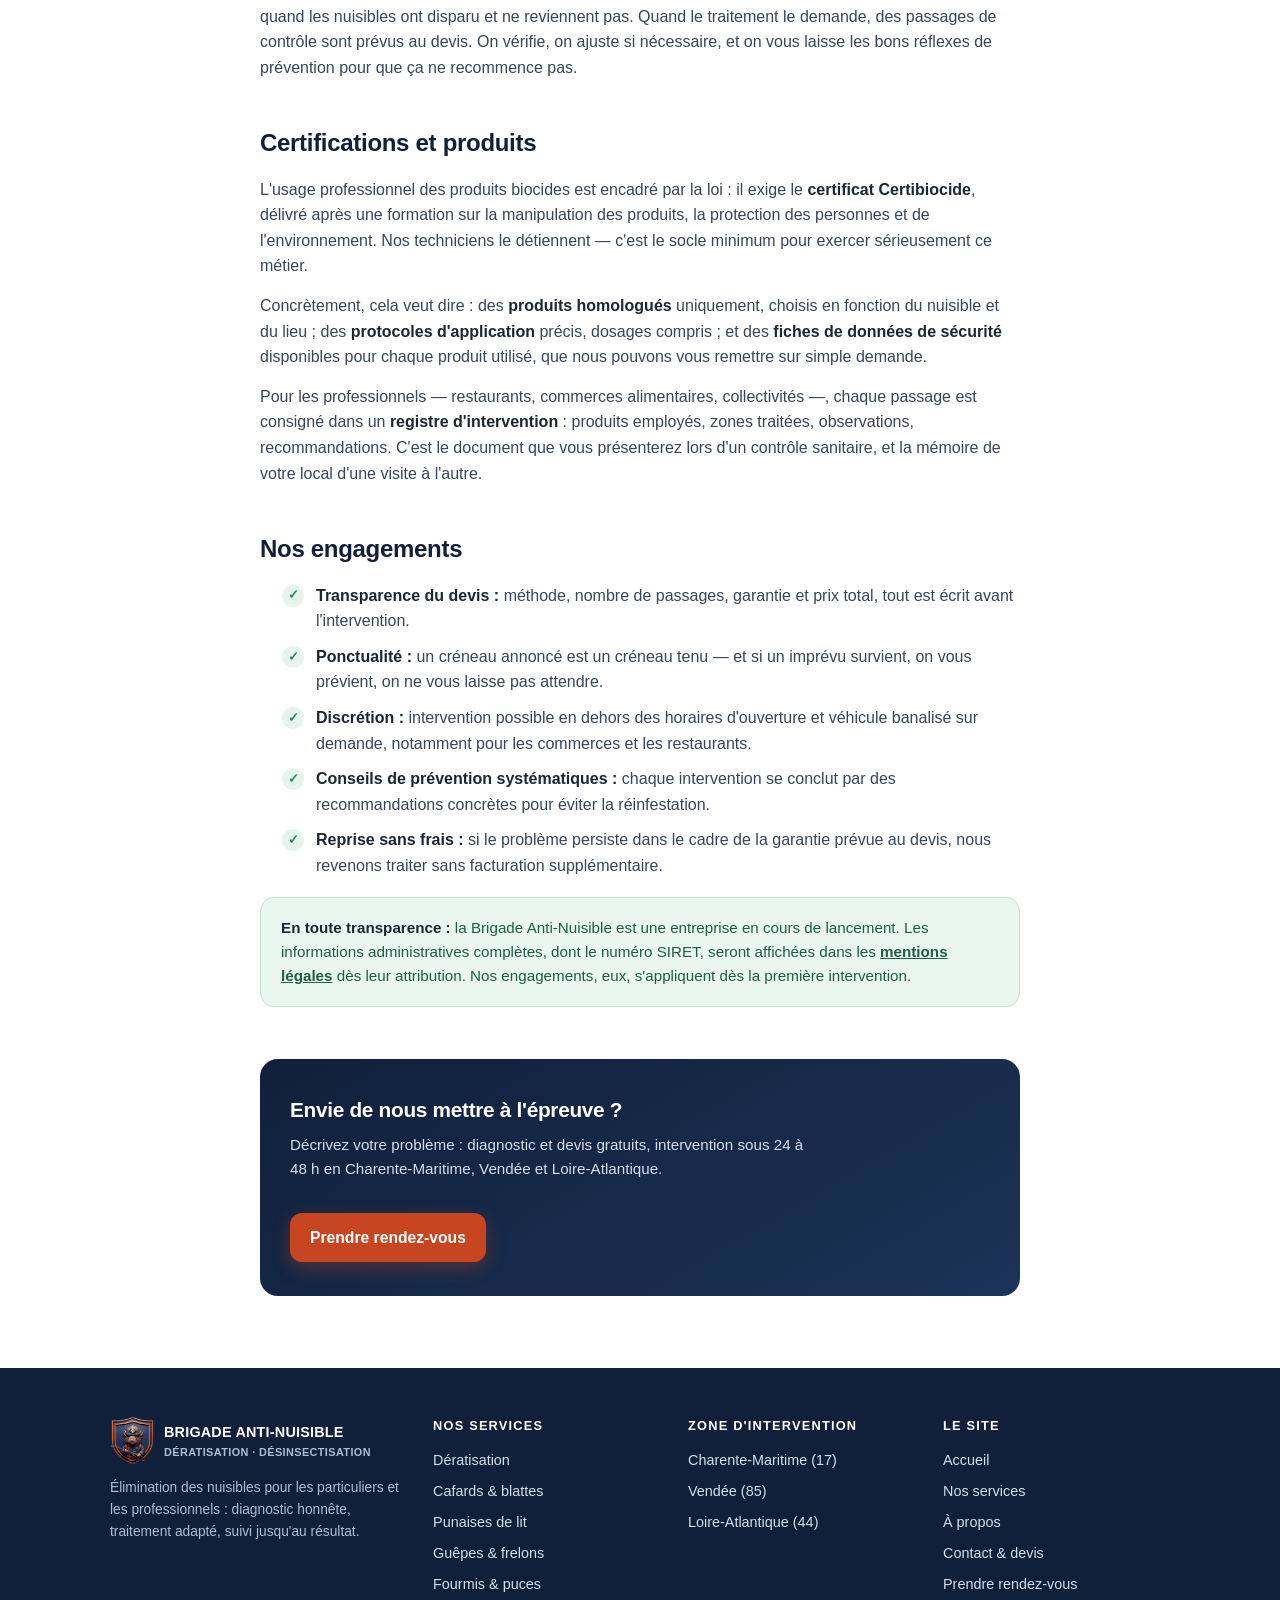
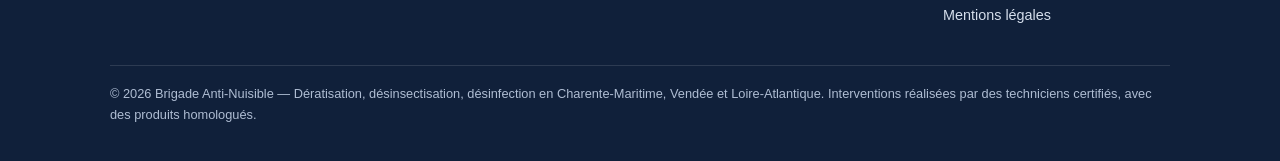
==== commit b4ed5ad6: "Add files via upload" ====
--- a/a-propos.html
+++ b/a-propos.html
@@ -10,8 +10,13 @@
 <meta property="og:description" content="Des techniciens, une méthode, un engagement : découvrez comment travaille la Brigade Anti-Nuisible en Charente-Maritime, Vendée et Loire-Atlantique.">
 <meta property="og:type" content="website">
 <meta property="og:locale" content="fr_FR">
+<meta property="og:url" content="https://justin17553-boop.github.io/brigade-anti-nuisible/a-propos.html">
+<meta property="og:image" content="https://justin17553-boop.github.io/brigade-anti-nuisible/og-image.png">
+<meta name="twitter:card" content="summary_large_image">
+<meta name="twitter:image" content="https://justin17553-boop.github.io/brigade-anti-nuisible/og-image.png">
 <link rel="stylesheet" href="style.css">
-<link rel="icon" href="data:image/svg+xml,%3Csvg%20xmlns='http://www.w3.org/2000/svg'%20viewBox='0%200%2064%2064'%3E%3Cpath%20d='M32%204%208%2013v17c0%2015%2010.5%2025.5%2024%2030%2013.5-4.5%2024-15%2024-30V13L32%204z'%20fill='%2310203A'/%3E%3Ccircle%20cx='32'%20cy='32'%20r='11'%20fill='%23E4572E'/%3E%3Cpath%20d='M25%2025l14%2014M39%2025L25%2039'%20stroke='%23fff'%20stroke-width='4'%20stroke-linecap='round'/%3E%3C/svg%3E">
+<link rel="icon" type="image/png" href="favicon.png">
+<link rel="apple-touch-icon" href="apple-touch-icon.png">
 </head>
 <body>
 
@@ -21,11 +26,7 @@
 <header>
   <div class="contenu barre">
     <a class="logo" href="index.html" aria-label="Brigade Anti-Nuisible — accueil">
-      <svg viewBox="0 0 64 64" aria-hidden="true">
-        <path d="M32 4 8 13v17c0 15 10.5 25.5 24 30 13.5-4.5 24-15 24-30V13L32 4z" fill="#10203A"/>
-        <circle cx="32" cy="32" r="11" fill="#E4572E"/>
-        <path d="M25 25l14 14M39 25L25 39" stroke="#fff" stroke-width="4" stroke-linecap="round"/>
-      </svg>
+      <img src="blason.png" alt="" width="44" height="49">
       <span>BRIGADE ANTI-NUISIBLE<small>Dératisation · Désinsectisation</small></span>
     </a>
     <button class="burger" aria-label="Ouvrir le menu" aria-expanded="false" aria-controls="menu-principal">
@@ -204,11 +205,7 @@
     <div class="pied-haut">
       <div>
         <a class="logo" href="index.html">
-          <svg viewBox="0 0 64 64" aria-hidden="true">
-            <path d="M32 4 8 13v17c0 15 10.5 25.5 24 30 13.5-4.5 24-15 24-30V13L32 4z" fill="#E4572E"/>
-            <circle cx="32" cy="32" r="11" fill="#10203A"/>
-            <path d="M25 25l14 14M39 25L25 39" stroke="#fff" stroke-width="4" stroke-linecap="round"/>
-          </svg>
+          <img src="blason.png" alt="" width="44" height="49">
           <span>BRIGADE ANTI-NUISIBLE<small>Dératisation · Désinsectisation</small></span>
         </a>
         <p class="apropos">Élimination des nuisibles pour les particuliers et les professionnels&nbsp;: diagnostic honnête, traitement adapté, suivi jusqu'au résultat.</p>
--- a/style.css
+++ b/style.css
@@ -40,6 +40,7 @@
 .barre{display:flex;align-items:center;gap:16px;height:72px}
 .logo{display:flex;align-items:center;gap:10px;text-decoration:none;font-weight:800;font-size:1.05rem;letter-spacing:.2px;color:var(--nuit)}
 .logo svg{width:38px;height:38px;flex:none}
+.logo img{width:44px;height:auto;flex:none}
 .logo small{display:block;font-weight:600;font-size:.68rem;color:var(--encre-2);letter-spacing:.4px;text-transform:uppercase}
 nav.principal{margin-left:auto;display:flex;gap:4px}
 nav.principal a{
@@ -90,7 +91,7 @@
 .heros-cta{display:flex;flex-wrap:wrap;gap:14px}
 .heros-note{margin-top:16px;font-size:.86rem;color:#AFBDD3}
 .heros-visuel{display:flex;justify-content:center}
-.heros-visuel svg{width:min(320px,80%);height:auto;filter:drop-shadow(0 20px 40px rgba(0,0,0,.35))}
+.heros-visuel svg,.heros-visuel img{width:min(330px,80%);height:auto;filter:drop-shadow(0 20px 40px rgba(0,0,0,.35))}
 
 /* ── bandeau de réassurance sous le héros ── */
 .reassurance{background:var(--nuit);border-top:1px solid rgba(255,255,255,.08)}
@@ -314,7 +315,7 @@
   .heros p.accroche{margin-left:auto;margin-right:auto}
   .heros-cta{justify-content:center}
   .heros-visuel{order:-1}
-  .heros-visuel svg{width:180px}
+  .heros-visuel svg,.heros-visuel img{width:200px}
   .reassurance .contenu{grid-template-columns:repeat(2,1fr)}
   .grille-services{grid-template-columns:repeat(2,1fr)}
   .grille-etapes,.grille-publics{grid-template-columns:repeat(2,1fr)}
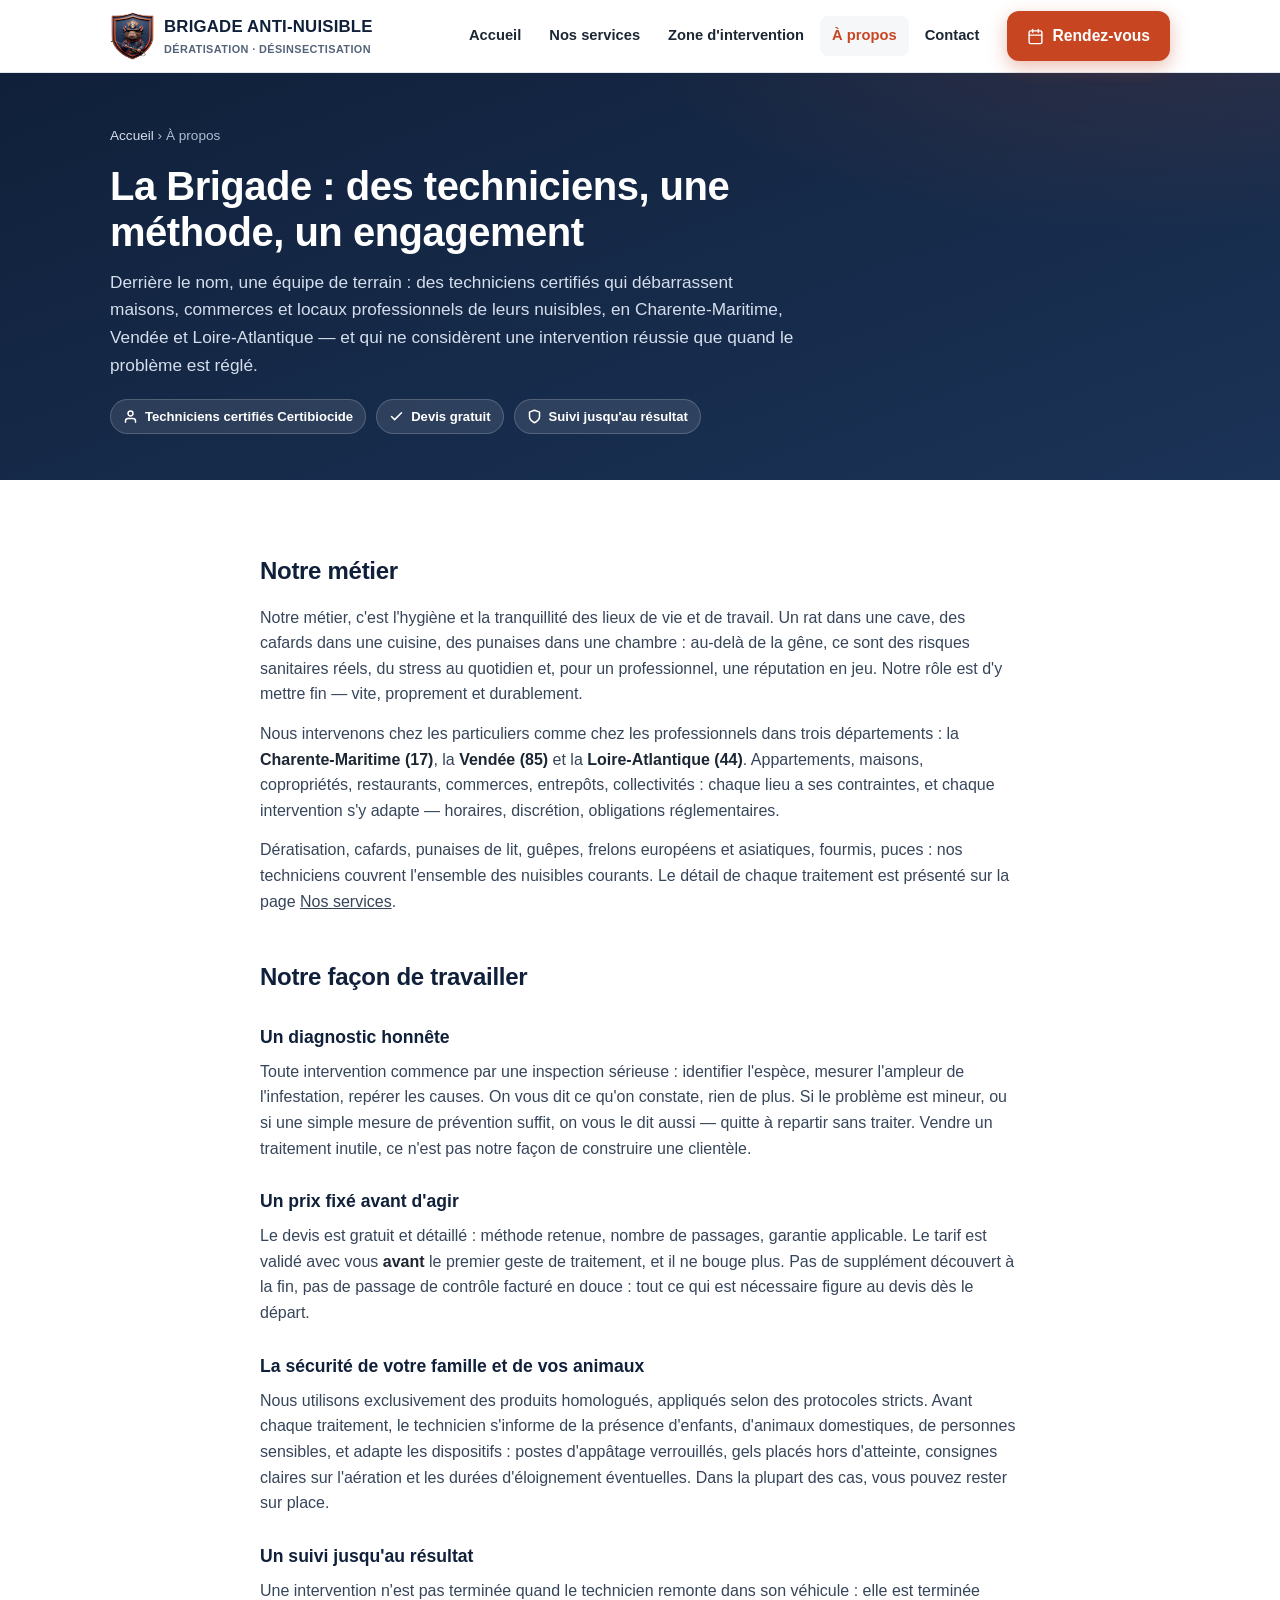
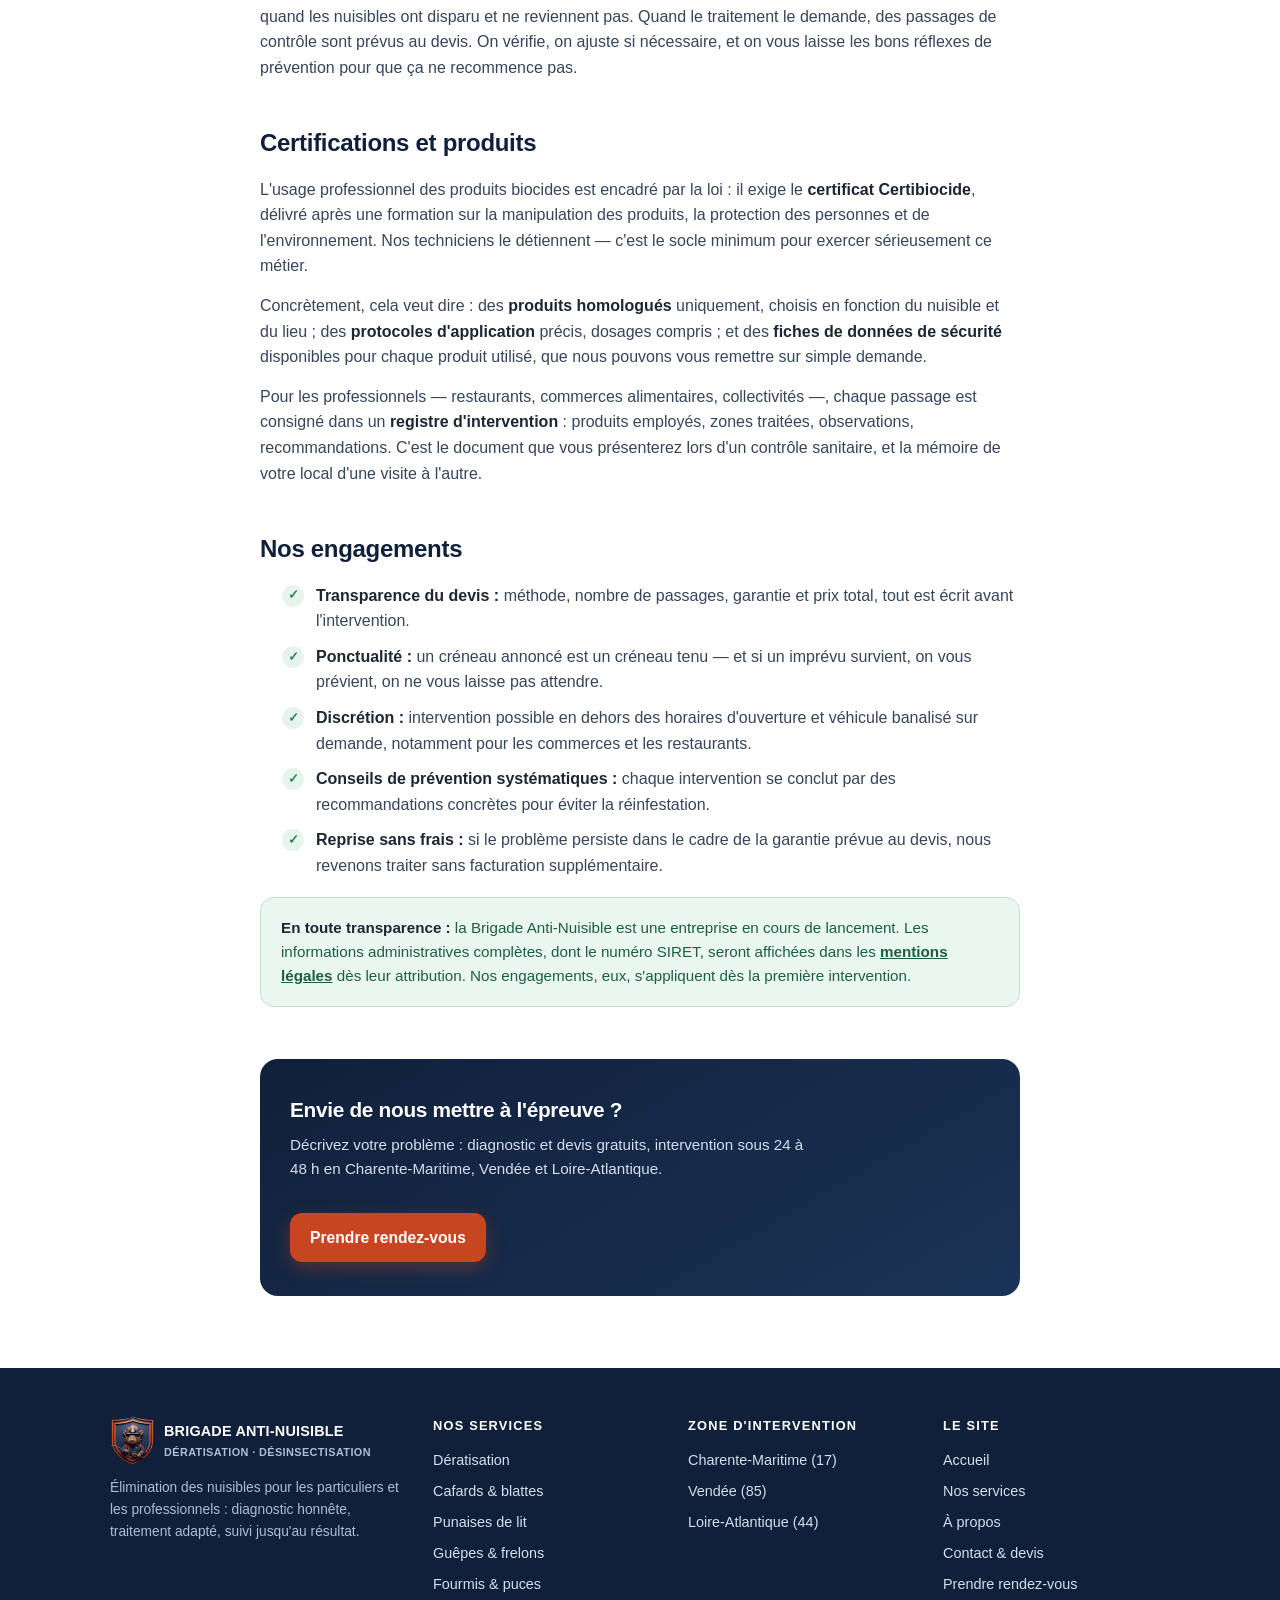
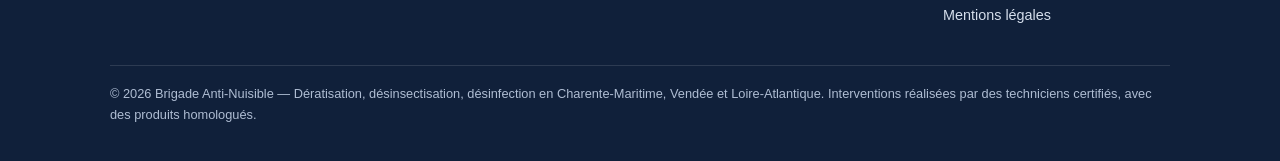
==== commit f47b1c2f: "Mise à jour 3 : semaine complète, mode nuit, logo, SEO (a-propos.html)" ====
--- a/a-propos.html
+++ b/a-propos.html
@@ -26,7 +26,7 @@
 <header>
   <div class="contenu barre">
     <a class="logo" href="index.html" aria-label="Brigade Anti-Nuisible — accueil">
-      <img src="blason.png" alt="" width="44" height="49">
+      <img src="blason.png?v=2" alt="" width="44" height="49">
       <span>BRIGADE ANTI-NUISIBLE<small>Dératisation · Désinsectisation</small></span>
     </a>
     <button class="burger" aria-label="Ouvrir le menu" aria-expanded="false" aria-controls="menu-principal">
@@ -205,7 +205,7 @@
     <div class="pied-haut">
       <div>
         <a class="logo" href="index.html">
-          <img src="blason.png" alt="" width="44" height="49">
+          <img src="blason.png?v=2" alt="" width="44" height="49">
           <span>BRIGADE ANTI-NUISIBLE<small>Dératisation · Désinsectisation</small></span>
         </a>
         <p class="apropos">Élimination des nuisibles pour les particuliers et les professionnels&nbsp;: diagnostic honnête, traitement adapté, suivi jusqu'au résultat.</p>
--- a/style.css
+++ b/style.css
@@ -14,6 +14,8 @@
   --encre:#1C2733;
   --encre-2:#54637A;
   --trait:#E3E8EF;
+  --nuit-fond:#10203A;   /* bleu nuit utilisé comme FOND (identique jour et nuit) */
+  --nuit-fond-2:#1B3357;
   --rond:14px;
   --ombre:0 10px 30px rgba(16,32,58,.10);
 }
@@ -28,7 +30,7 @@
 .contenu{max-width:1100px;margin:0 auto;padding:0 20px}
 
 /* ── Accessibilité : lien d'évitement ── */
-.evitement{position:absolute;left:-9999px;top:0;background:var(--nuit);color:#fff;padding:10px 16px;border-radius:0 0 10px 0;z-index:99}
+.evitement{position:absolute;left:-9999px;top:0;background:var(--nuit-fond);color:#fff;padding:10px 16px;border-radius:0 0 10px 0;z-index:99}
 .evitement:focus{left:0}
 
 /* ══ EN-TÊTE ══ */
@@ -59,8 +61,8 @@
 .btn-alerte:hover{background:#A93A1B}
 .btn-clair{background:var(--blanc);color:var(--nuit);border:2px solid var(--trait)}
 .btn-clair:hover{border-color:var(--nuit)}
-.btn-nuit{background:var(--nuit);color:#fff}
-.btn-nuit:hover{background:var(--nuit-2)}
+.btn-nuit{background:var(--nuit-fond);color:#fff}
+.btn-nuit:hover{background:var(--nuit-fond-2)}
 .gros-bouton{font-size:1.15rem}
 .cta-entete{white-space:nowrap}
 .burger{display:none;margin-left:auto;background:none;border:0;cursor:pointer;padding:8px}
@@ -74,7 +76,7 @@
   background:
     radial-gradient(1000px 500px at 85% -10%, rgba(228,87,46,.16), transparent 60%),
     radial-gradient(800px 400px at -10% 110%, rgba(31,138,93,.12), transparent 55%),
-    linear-gradient(160deg, var(--nuit) 0%, var(--nuit-2) 100%);
+    linear-gradient(160deg, var(--nuit-fond) 0%, var(--nuit-fond-2) 100%);
   color:#fff;overflow:hidden;
 }
 .heros-grille{display:grid;grid-template-columns:1.2fr .8fr;gap:40px;align-items:center;padding:72px 0 64px}
@@ -94,7 +96,7 @@
 .heros-visuel svg,.heros-visuel img{width:min(330px,80%);height:auto;filter:drop-shadow(0 20px 40px rgba(0,0,0,.35))}
 
 /* ── bandeau de réassurance sous le héros ── */
-.reassurance{background:var(--nuit);border-top:1px solid rgba(255,255,255,.08)}
+.reassurance{background:var(--nuit-fond);border-top:1px solid rgba(255,255,255,.08)}
 .reassurance .contenu{
   display:grid;grid-template-columns:repeat(4,1fr);gap:10px;padding:16px 20px;
 }
@@ -105,7 +107,7 @@
 .page-hero{
   background:
     radial-gradient(900px 400px at 90% -20%, rgba(228,87,46,.14), transparent 60%),
-    linear-gradient(160deg, var(--nuit) 0%, var(--nuit-2) 100%);
+    linear-gradient(160deg, var(--nuit-fond) 0%, var(--nuit-fond-2) 100%);
   color:#fff;padding:52px 0 46px;
 }
 .fil{font-size:.85rem;color:#AFBDD3;margin-bottom:16px}
@@ -201,7 +203,7 @@
   counter-increment:etape;content:counter(etape);
   display:flex;align-items:center;justify-content:center;
   width:38px;height:38px;border-radius:50%;margin-bottom:14px;
-  background:var(--nuit);color:#fff;font-weight:800;font-size:1.05rem;
+  background:var(--nuit-fond);color:#fff;font-weight:800;font-size:1.05rem;
 }
 .etape h3{font-size:1rem;font-weight:800;color:var(--nuit);margin-bottom:6px}
 .etape p{font-size:.9rem;color:var(--encre-2)}
@@ -237,7 +239,7 @@
 
 /* ── appel final (accueil) ── */
 .appel-final{
-  background:linear-gradient(150deg,var(--nuit),var(--nuit-2));color:#fff;
+  background:linear-gradient(150deg,var(--nuit-fond),var(--nuit-fond-2));color:#fff;
   border-radius:20px;padding:52px 40px;text-align:center;
   box-shadow:var(--ombre);
 }
@@ -253,7 +255,7 @@
 
 /* ── bande d'appel en bas des pages intérieures ── */
 .bande-cta{
-  background:linear-gradient(150deg,var(--nuit),var(--nuit-2));color:#fff;
+  background:linear-gradient(150deg,var(--nuit-fond),var(--nuit-fond-2));color:#fff;
   border-radius:18px;padding:34px 30px;margin-top:52px;
   display:flex;flex-wrap:wrap;align-items:center;justify-content:space-between;gap:18px;
 }
@@ -273,7 +275,7 @@
 .moyen a:hover{text-decoration:underline}
 
 /* ══ PIED DE PAGE ══ */
-footer{background:var(--nuit);color:#AFBDD3;padding:48px 0 36px;font-size:.88rem}
+footer{background:var(--nuit-fond);color:#AFBDD3;padding:48px 0 36px;font-size:.88rem}
 .pied-haut{display:grid;grid-template-columns:1.3fr 1fr 1fr 1fr;gap:28px}
 .pied-haut .logo{color:#fff;margin-bottom:12px}
 .pied-haut .logo small{color:#AFBDD3}
@@ -339,7 +341,7 @@
 /* ══ PRISE DE RENDEZ-VOUS ══ */
 .rdv-etape-titre{display:flex;align-items:center;gap:12px;margin:38px 0 16px}
 .rdv-etape-titre .num{
-  flex:none;width:34px;height:34px;border-radius:50%;background:var(--nuit);color:#fff;
+  flex:none;width:34px;height:34px;border-radius:50%;background:var(--nuit-fond);color:#fff;
   display:flex;align-items:center;justify-content:center;font-weight:800;
 }
 .rdv-etape-titre h2{font-size:1.25rem;font-weight:800;color:var(--nuit);letter-spacing:-.3px;margin:0}
@@ -405,7 +407,7 @@
 
 /* ── estimation de devis en direct ── */
 .rdv-estimation{
-  margin-top:20px;background:linear-gradient(150deg,var(--nuit),var(--nuit-2));
+  margin-top:20px;background:linear-gradient(150deg,var(--nuit-fond),var(--nuit-fond-2));
   color:#fff;border-radius:var(--rond);padding:20px 24px;
 }
 .rdv-estimation .libelle{font-size:.78rem;font-weight:800;text-transform:uppercase;letter-spacing:1.2px;color:#AFBDD3;margin-bottom:4px}
@@ -433,3 +435,83 @@
   background:var(--papier);border-radius:999px;padding:2px 9px;
 }
 .suggestions button:hover .dep,.suggestions button.active .dep{background:#FDF0EA;color:var(--alerte-2)}
+
+/* ── gestion des créneaux (page privée du patron) ── */
+.cell-ouvert{background:#EAF6F0;color:#1F8A5D}
+.cell-ouvert:hover{outline:2px solid #1F8A5D;outline-offset:-2px}
+.cell-bloque{background:#FDECEC;color:#C0392B}
+.cell-bloque:hover{outline:2px solid #C0392B;outline-offset:-2px}
+#table-gestion .cell{font-size:.7rem;padding:9px 2px}
+#table-gestion td:first-child{font-size:.78rem;padding:8px 10px}
+.gbtn{
+  display:block;width:100%;font:inherit;font-size:.62rem;font-weight:700;
+  letter-spacing:.3px;border:0;background:var(--papier);color:var(--encre-2);
+  border-radius:6px;padding:3px 2px;margin-top:3px;cursor:pointer;
+}
+.gbtn:hover{background:#FDECEC;color:#C0392B}
+.gbtn.actif{background:#C0392B;color:#fff}
+.gbtn.actif:hover{background:#C0392B;color:#fff}
+.rdv-sep td{
+  background:#FBFAF7;padding:3px 12px;font-size:.66rem;letter-spacing:1px;
+  color:#8A8FA0;text-transform:uppercase;font-weight:700;text-align:left;border-left:0;
+}
+.rdv-filtre{display:flex;gap:8px;margin-bottom:12px;flex-wrap:wrap}
+.rdv-filtre button{
+  font:inherit;font-size:.85rem;font-weight:700;border:2px solid var(--trait);
+  background:var(--blanc);color:var(--encre-2);border-radius:999px;padding:7px 16px;cursor:pointer;
+}
+.rdv-filtre button:hover{border-color:var(--nuit)}
+.rdv-filtre button.actif{background:var(--nuit-fond);border-color:var(--nuit-fond);color:#fff}
+.gestion-barre{
+  display:flex;flex-wrap:wrap;align-items:center;gap:14px;margin-top:20px;
+}
+.gestion-etat{font-size:.9rem;font-weight:600;color:var(--encre-2)}
+.gestion-etat.ok{color:var(--ok)}
+.gestion-etat.erreur{color:#C0392B}
+
+/* ── jours passés dans les tableaux de créneaux ── */
+.cell-passee{background:transparent;color:#B7C0CE;cursor:default}
+
+/* ══ MODE NUIT AUTOMATIQUE ══
+   Le site suit le réglage jour/nuit de l'appareil (prefers-color-scheme) :
+   clair le jour, sombre la nuit, sans aucun bouton. Les fonds déjà bleu
+   nuit (héros, pied de page…) utilisent --nuit-fond et ne changent pas. */
+@media (prefers-color-scheme: dark){
+  :root{
+    --nuit:#D9E4F6;        /* les textes "bleu nuit" deviennent clairs */
+    --nuit-2:#B9C9E2;
+    --alerte:#F0764F;
+    --alerte-2:#F08A62;    /* orange éclairci : lisible sur fond sombre */
+    --ok:#57C692;
+    --papier:#0D1522;
+    --blanc:#131E30;
+    --encre:#E6ECF5;
+    --encre-2:#9DAEC6;
+    --trait:#26364E;
+    --ombre:0 10px 30px rgba(0,0,0,.5);
+  }
+  header{background:rgba(15,23,37,.94)}
+  .btn-alerte{background:#C74521;box-shadow:0 6px 18px rgba(0,0,0,.4)}
+  .btn-alerte:hover{background:#A93A1B}
+  .prose p,.prose ul,.prose ol,.liste-coches li{color:#B9C6DA}
+  .liste-coches li::before{background:#153826;color:var(--ok)}
+  .encart-alerte{background:#331F16;border-color:#5C3423;color:#F3C6AF}
+  .encart-ok{background:#122A20;border-color:#1F4A37;color:#ABDFC6}
+  .carte .picto,.carte-service .picto{background:linear-gradient(145deg,#3A2318,#2E1B10)}
+  .fort .coche{background:#153826}
+  .cell-libre,.cell-ouvert{background:#14301F;color:#6BD3A0}
+  .cell-libre[aria-pressed="true"]{background:var(--ok);color:#06281A}
+  .cell-prise{color:#5E6C82}
+  .cell-bloque{background:#3A1A1A;color:#F09A93}
+  .cell-passee{color:#4A5468}
+  .rdv-creneau[aria-pressed="true"]{background:#3A2216;color:#F5A98C;border-color:#F08A62}
+  .rdv-erreur{background:#3A1A1A;border-color:#5C2727;color:#F0B1AC}
+  .suggestions button:hover .dep,.suggestions button.active .dep{background:#3A2216;color:#F5A98C}
+  .gbtn:hover{background:#3A1A1A;color:#F09A93}
+  .rdv-sep td{background:#0F1929;color:#7C8AA5}
+  .devis-flottant{background:#C74521;box-shadow:0 6px 18px rgba(0,0,0,.45)}
+  .gestion-etat.erreur{color:#F09A93}
+  .btn-nuit{background:var(--nuit-fond-2);border:1px solid #3D5378}
+  .etape .num,.etape::before,.rdv-etape-titre .num{background:var(--nuit-fond-2);border:1px solid #3D5378}
+  .rdv-filtre button.actif{background:var(--nuit-fond-2);border-color:#7E96BC}
+}
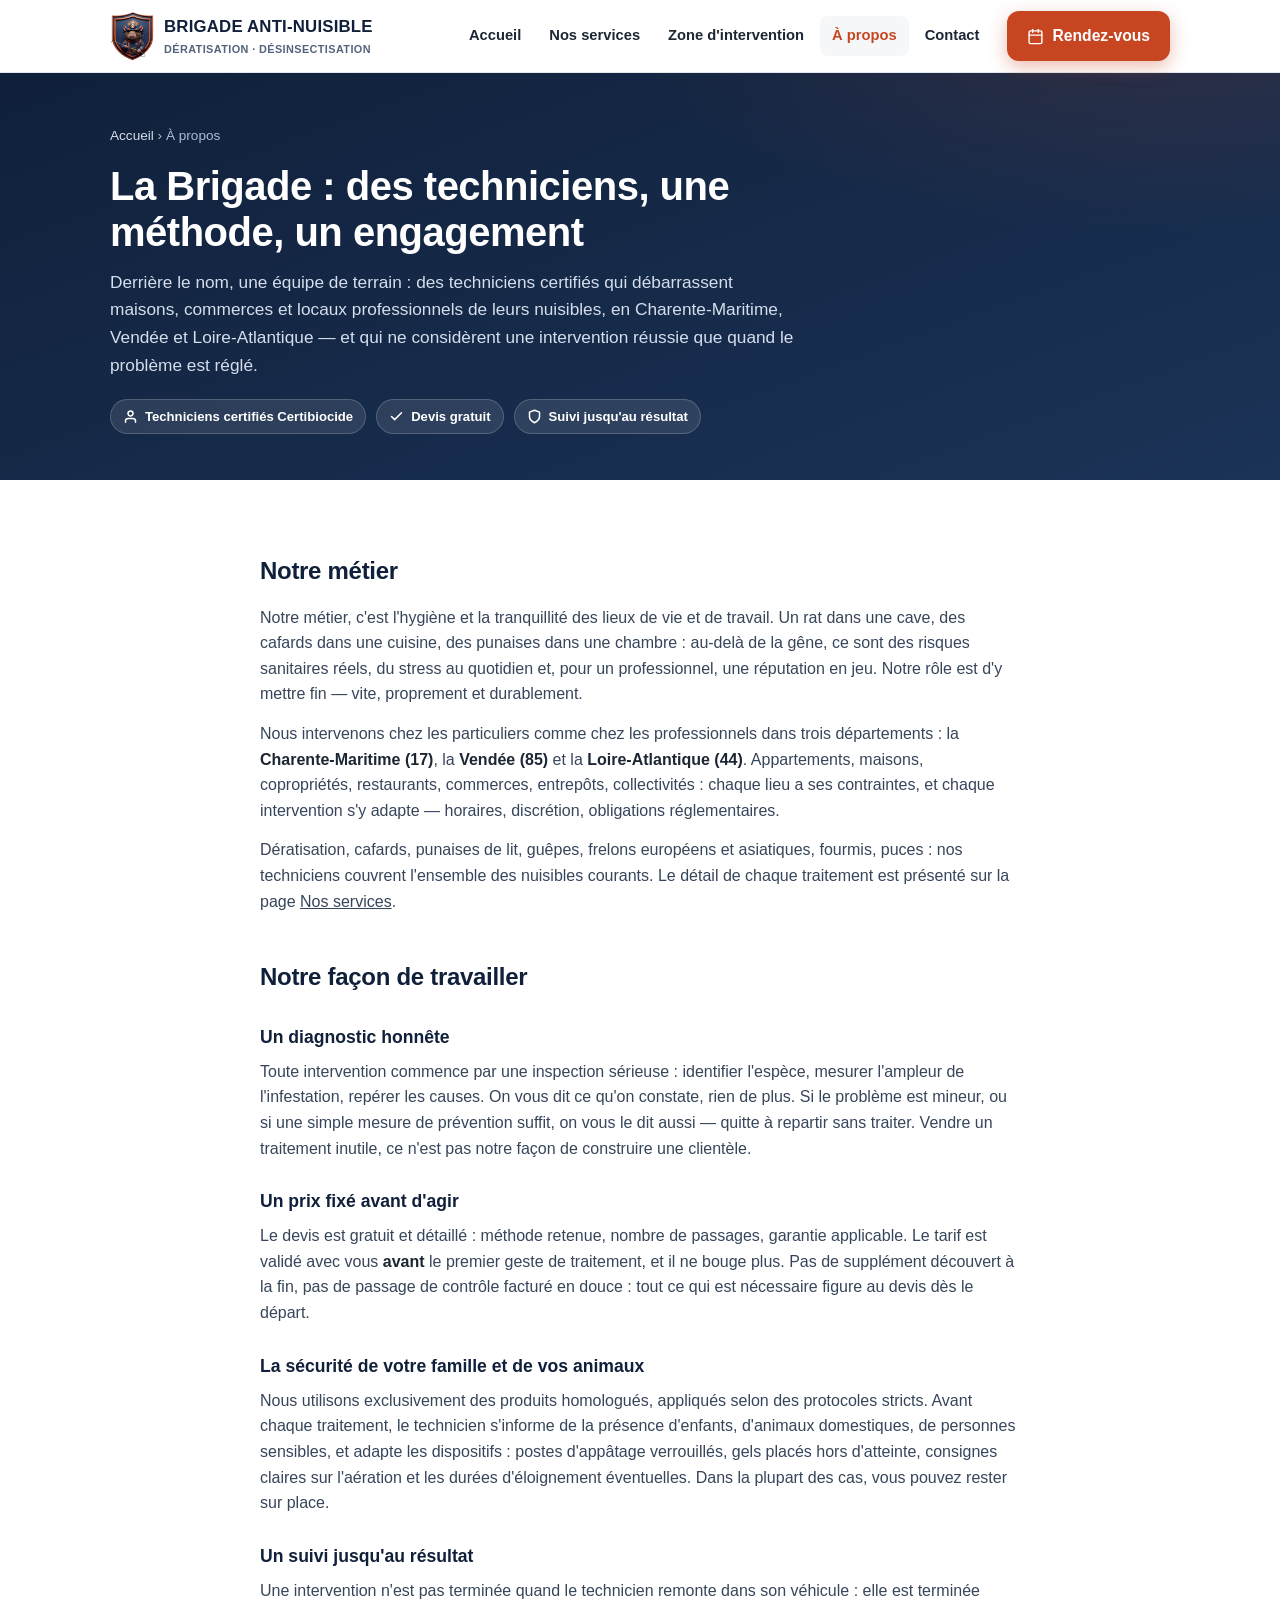
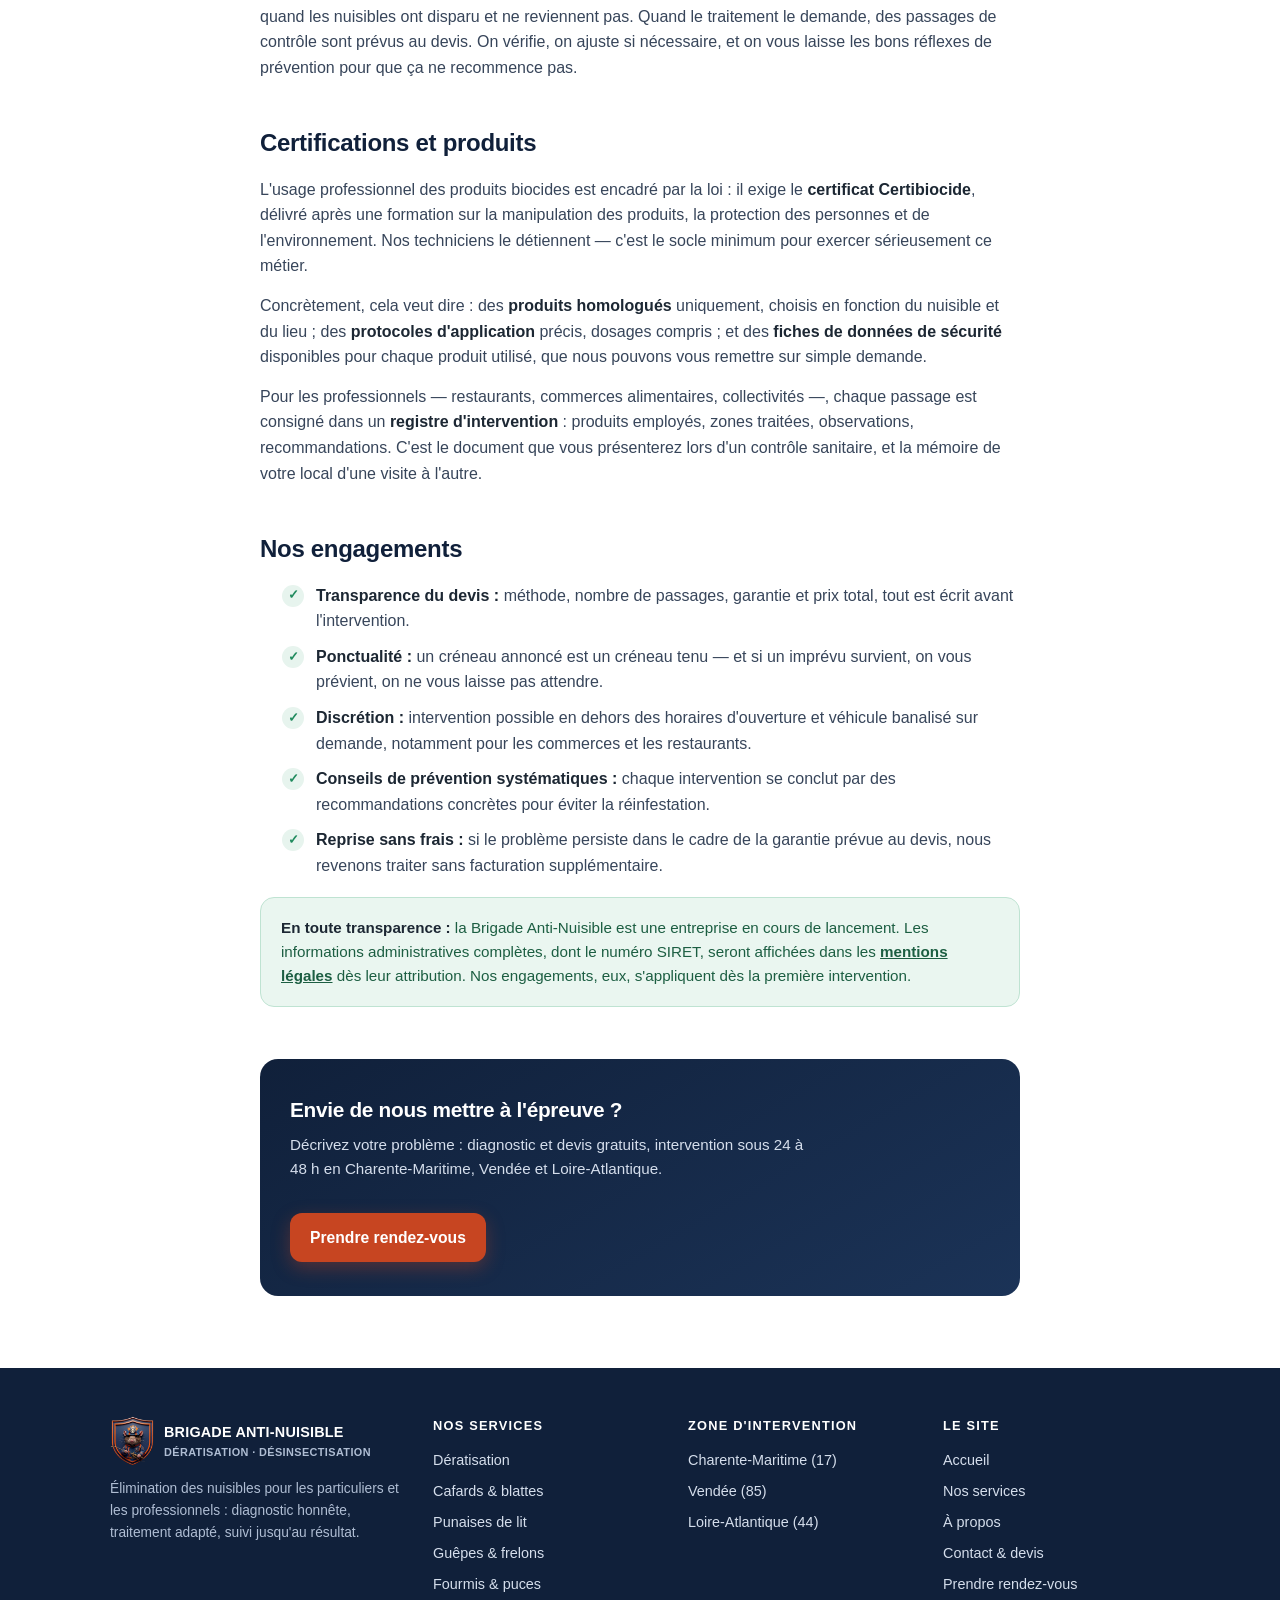
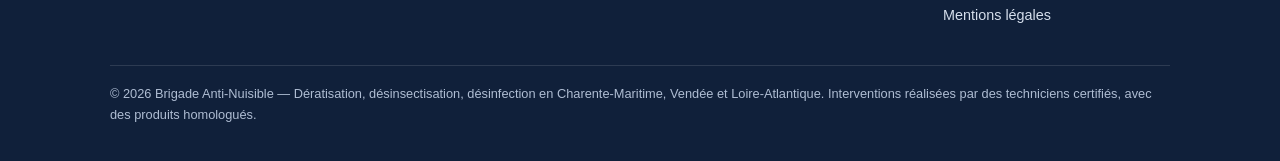
==== commit 85d54b26: "Logo : contours parfaitement nets (a-propos.html)" ====
--- a/a-propos.html
+++ b/a-propos.html
@@ -26,7 +26,7 @@
 <header>
   <div class="contenu barre">
     <a class="logo" href="index.html" aria-label="Brigade Anti-Nuisible — accueil">
-      <img src="blason.png?v=2" alt="" width="44" height="49">
+      <img src="blason.png?v=4" alt="" width="44" height="49">
       <span>BRIGADE ANTI-NUISIBLE<small>Dératisation · Désinsectisation</small></span>
     </a>
     <button class="burger" aria-label="Ouvrir le menu" aria-expanded="false" aria-controls="menu-principal">
@@ -205,7 +205,7 @@
     <div class="pied-haut">
       <div>
         <a class="logo" href="index.html">
-          <img src="blason.png?v=2" alt="" width="44" height="49">
+          <img src="blason.png?v=4" alt="" width="44" height="49">
           <span>BRIGADE ANTI-NUISIBLE<small>Dératisation · Désinsectisation</small></span>
         </a>
         <p class="apropos">Élimination des nuisibles pour les particuliers et les professionnels&nbsp;: diagnostic honnête, traitement adapté, suivi jusqu'au résultat.</p>
--- a/style.css
+++ b/style.css
@@ -515,3 +515,25 @@
   .etape .num,.etape::before,.rdv-etape-titre .num{background:var(--nuit-fond-2);border:1px solid #3D5378}
   .rdv-filtre button.actif{background:var(--nuit-fond-2);border-color:#7E96BC}
 }
+
+/* ── carte de la zone d'intervention + vérificateur de commune ── */
+.zone-grille{display:grid;grid-template-columns:1fr 1fr;gap:34px;align-items:center;max-width:980px;margin:0 auto}
+.zone-carte-cadre{background:var(--blanc);border:1px solid var(--trait);border-radius:var(--rond);padding:22px;box-shadow:var(--ombre)}
+.carte-zone{width:100%;height:auto;display:block}
+.carte-zone .dep{stroke:var(--blanc);stroke-width:2.5;stroke-linejoin:round;fill-opacity:.88;transition:fill-opacity .15s}
+.carte-zone a:hover .dep,.carte-zone a:focus .dep{fill-opacity:1;stroke-width:4}
+.carte-zone .dep-etiq{fill:var(--blanc);opacity:.95}
+.carte-zone .dep-nom{fill:var(--encre-2)}
+.carte-zone .ville-pt{fill:var(--nuit-fond);stroke:var(--blanc);stroke-width:2.5}
+.carte-zone .ville-nom{fill:var(--encre);stroke:var(--blanc);stroke-width:4;paint-order:stroke}
+.zone-verif h3{font-size:1.2rem;font-weight:800;color:var(--nuit);margin-bottom:14px}
+.visuel-cache{position:absolute;left:-9999px}
+.verif-resultat{margin-top:14px;border-radius:12px;padding:16px 18px;font-size:.95rem;line-height:1.55}
+.verif-resultat .btn{display:inline-flex;margin-top:12px}
+.verif-oui{background:#EAF6F0;border:2px solid var(--ok);color:#14503A}
+.verif-non{background:var(--papier);border:2px solid var(--trait);color:var(--encre)}
+@media (max-width:820px){.zone-grille{grid-template-columns:1fr}}
+@media (prefers-color-scheme: dark){
+  .verif-oui{background:#122A20;border-color:#1F4A37;color:#ABDFC6}
+  .carte-zone .ville-pt{fill:#D9E4F6;stroke:#131E30}
+}
